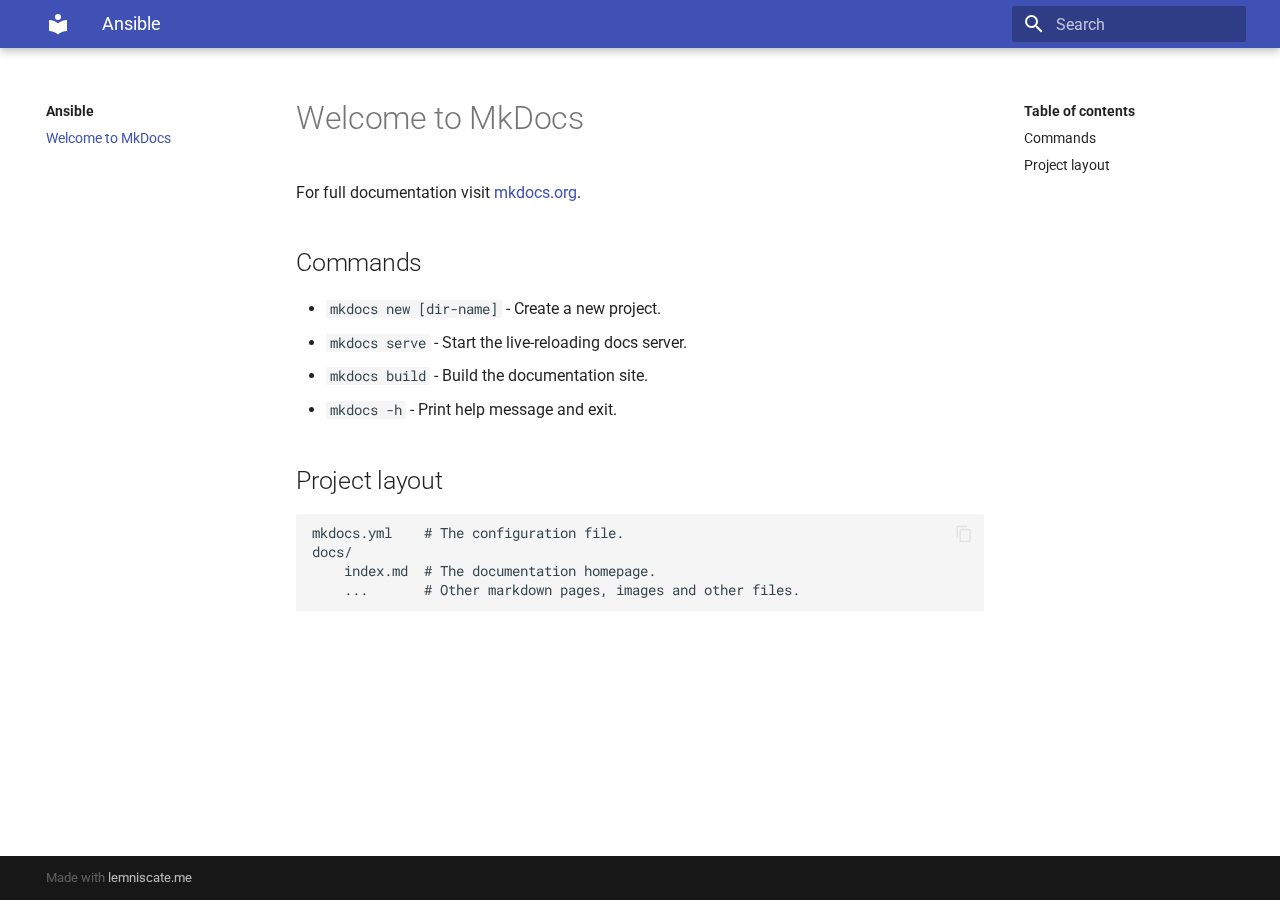
==== site/index.html @ 30b09fcf "Updated Configuration of YAML" ====
<!doctype html>
<html lang="en" class="no-js">
  <head>
    
      <meta charset="utf-8">
      <meta name="viewport" content="width=device-width,initial-scale=1">
      
      
      
      
      <link rel="icon" href="assets/images/favicon.png">
      <meta name="generator" content="mkdocs-1.2.2, mkdocs-material-7.2.4">
    
    
      
        <title>Ansible</title>
      
    
    
      <link rel="stylesheet" href="assets/stylesheets/main.f7f47774.min.css">
      
        
        <link rel="stylesheet" href="assets/stylesheets/palette.3f5d1f46.min.css">
        
      
    
    
    
      
        
        <link rel="preconnect" href="https://fonts.gstatic.com" crossorigin>
        <link rel="stylesheet" href="https://fonts.googleapis.com/css?family=Roboto:300,400,400i,700%7CRoboto+Mono&display=fallback">
        <style>:root{--md-text-font-family:"Roboto";--md-code-font-family:"Roboto Mono"}</style>
      
    
    
    
    
      


    
    
  </head>
  
  
    
    
    
    
    
    <body dir="ltr" data-md-color-scheme="" data-md-color-primary="none" data-md-color-accent="none">
  
    
    <script>function __prefix(e){return new URL(".",location).pathname+"."+e}function __get(e,t=localStorage){return JSON.parse(t.getItem(__prefix(e)))}</script>
    
    <input class="md-toggle" data-md-toggle="drawer" type="checkbox" id="__drawer" autocomplete="off">
    <input class="md-toggle" data-md-toggle="search" type="checkbox" id="__search" autocomplete="off">
    <label class="md-overlay" for="__drawer"></label>
    <div data-md-component="skip">
      
        
        <a href="#welcome-to-mkdocs" class="md-skip">
          Skip to content
        </a>
      
    </div>
    <div data-md-component="announce">
      
    </div>
    
      <header class="md-header" data-md-component="header">
  <nav class="md-header__inner md-grid" aria-label="Header">
    <a href="." title="Ansible" class="md-header__button md-logo" aria-label="Ansible" data-md-component="logo">
      
  
  <svg xmlns="http://www.w3.org/2000/svg" viewBox="0 0 24 24"><path d="M12 8a3 3 0 0 0 3-3 3 3 0 0 0-3-3 3 3 0 0 0-3 3 3 3 0 0 0 3 3m0 3.54C9.64 9.35 6.5 8 3 8v11c3.5 0 6.64 1.35 9 3.54 2.36-2.19 5.5-3.54 9-3.54V8c-3.5 0-6.64 1.35-9 3.54z"/></svg>

    </a>
    <label class="md-header__button md-icon" for="__drawer">
      <svg xmlns="http://www.w3.org/2000/svg" viewBox="0 0 24 24"><path d="M3 6h18v2H3V6m0 5h18v2H3v-2m0 5h18v2H3v-2z"/></svg>
    </label>
    <div class="md-header__title" data-md-component="header-title">
      <div class="md-header__ellipsis">
        <div class="md-header__topic">
          <span class="md-ellipsis">
            Ansible
          </span>
        </div>
        <div class="md-header__topic" data-md-component="header-topic">
          <span class="md-ellipsis">
            
              Welcome to MkDocs
            
          </span>
        </div>
      </div>
    </div>
    
    
    
      <label class="md-header__button md-icon" for="__search">
        <svg xmlns="http://www.w3.org/2000/svg" viewBox="0 0 24 24"><path d="M9.5 3A6.5 6.5 0 0 1 16 9.5c0 1.61-.59 3.09-1.56 4.23l.27.27h.79l5 5-1.5 1.5-5-5v-.79l-.27-.27A6.516 6.516 0 0 1 9.5 16 6.5 6.5 0 0 1 3 9.5 6.5 6.5 0 0 1 9.5 3m0 2C7 5 5 7 5 9.5S7 14 9.5 14 14 12 14 9.5 12 5 9.5 5z"/></svg>
      </label>
      
<div class="md-search" data-md-component="search" role="dialog">
  <label class="md-search__overlay" for="__search"></label>
  <div class="md-search__inner" role="search">
    <form class="md-search__form" name="search">
      <input type="text" class="md-search__input" name="query" aria-label="Search" placeholder="Search" autocapitalize="off" autocorrect="off" autocomplete="off" spellcheck="false" data-md-component="search-query" required>
      <label class="md-search__icon md-icon" for="__search">
        <svg xmlns="http://www.w3.org/2000/svg" viewBox="0 0 24 24"><path d="M9.5 3A6.5 6.5 0 0 1 16 9.5c0 1.61-.59 3.09-1.56 4.23l.27.27h.79l5 5-1.5 1.5-5-5v-.79l-.27-.27A6.516 6.516 0 0 1 9.5 16 6.5 6.5 0 0 1 3 9.5 6.5 6.5 0 0 1 9.5 3m0 2C7 5 5 7 5 9.5S7 14 9.5 14 14 12 14 9.5 12 5 9.5 5z"/></svg>
        <svg xmlns="http://www.w3.org/2000/svg" viewBox="0 0 24 24"><path d="M20 11v2H8l5.5 5.5-1.42 1.42L4.16 12l7.92-7.92L13.5 5.5 8 11h12z"/></svg>
      </label>
      <nav class="md-search__options" aria-label="Search">
        
        <button type="reset" class="md-search__icon md-icon" aria-label="Clear" tabindex="-1">
          <svg xmlns="http://www.w3.org/2000/svg" viewBox="0 0 24 24"><path d="M19 6.41 17.59 5 12 10.59 6.41 5 5 6.41 10.59 12 5 17.59 6.41 19 12 13.41 17.59 19 19 17.59 13.41 12 19 6.41z"/></svg>
        </button>
      </nav>
      
    </form>
    <div class="md-search__output">
      <div class="md-search__scrollwrap" data-md-scrollfix>
        <div class="md-search-result" data-md-component="search-result">
          <div class="md-search-result__meta">
            Initializing search
          </div>
          <ol class="md-search-result__list"></ol>
        </div>
      </div>
    </div>
  </div>
</div>
    
    
  </nav>
</header>
    
    <div class="md-container" data-md-component="container">
      
      
        
      
      <main class="md-main" data-md-component="main">
        <div class="md-main__inner md-grid">
          
            
              
              <div class="md-sidebar md-sidebar--primary" data-md-component="sidebar" data-md-type="navigation" >
                <div class="md-sidebar__scrollwrap">
                  <div class="md-sidebar__inner">
                    


<nav class="md-nav md-nav--primary" aria-label="Navigation" data-md-level="0">
  <label class="md-nav__title" for="__drawer">
    <a href="." title="Ansible" class="md-nav__button md-logo" aria-label="Ansible" data-md-component="logo">
      
  
  <svg xmlns="http://www.w3.org/2000/svg" viewBox="0 0 24 24"><path d="M12 8a3 3 0 0 0 3-3 3 3 0 0 0-3-3 3 3 0 0 0-3 3 3 3 0 0 0 3 3m0 3.54C9.64 9.35 6.5 8 3 8v11c3.5 0 6.64 1.35 9 3.54 2.36-2.19 5.5-3.54 9-3.54V8c-3.5 0-6.64 1.35-9 3.54z"/></svg>

    </a>
    Ansible
  </label>
  
  <ul class="md-nav__list" data-md-scrollfix>
    
      
      
      

  
  
    
  
  
    <li class="md-nav__item md-nav__item--active">
      
      <input class="md-nav__toggle md-toggle" data-md-toggle="toc" type="checkbox" id="__toc">
      
      
        
      
      
        <label class="md-nav__link md-nav__link--active" for="__toc">
          Welcome to MkDocs
          <span class="md-nav__icon md-icon"></span>
        </label>
      
      <a href="." class="md-nav__link md-nav__link--active">
        Welcome to MkDocs
      </a>
      
        
<nav class="md-nav md-nav--secondary" aria-label="Table of contents">
  
  
  
    
  
  
    <label class="md-nav__title" for="__toc">
      <span class="md-nav__icon md-icon"></span>
      Table of contents
    </label>
    <ul class="md-nav__list" data-md-component="toc" data-md-scrollfix>
      
        <li class="md-nav__item">
  <a href="#commands" class="md-nav__link">
    Commands
  </a>
  
</li>
      
        <li class="md-nav__item">
  <a href="#project-layout" class="md-nav__link">
    Project layout
  </a>
  
</li>
      
    </ul>
  
</nav>
      
    </li>
  

    
  </ul>
</nav>
                  </div>
                </div>
              </div>
            
            
              
              <div class="md-sidebar md-sidebar--secondary" data-md-component="sidebar" data-md-type="toc" >
                <div class="md-sidebar__scrollwrap">
                  <div class="md-sidebar__inner">
                    
<nav class="md-nav md-nav--secondary" aria-label="Table of contents">
  
  
  
    
  
  
    <label class="md-nav__title" for="__toc">
      <span class="md-nav__icon md-icon"></span>
      Table of contents
    </label>
    <ul class="md-nav__list" data-md-component="toc" data-md-scrollfix>
      
        <li class="md-nav__item">
  <a href="#commands" class="md-nav__link">
    Commands
  </a>
  
</li>
      
        <li class="md-nav__item">
  <a href="#project-layout" class="md-nav__link">
    Project layout
  </a>
  
</li>
      
    </ul>
  
</nav>
                  </div>
                </div>
              </div>
            
          
          <div class="md-content" data-md-component="content">
            <article class="md-content__inner md-typeset">
              
                
                
                <h1 id="welcome-to-mkdocs">Welcome to MkDocs</h1>
<p>For full documentation visit <a href="https://www.mkdocs.org">mkdocs.org</a>.</p>
<h2 id="commands">Commands</h2>
<ul>
<li><code>mkdocs new [dir-name]</code> - Create a new project.</li>
<li><code>mkdocs serve</code> - Start the live-reloading docs server.</li>
<li><code>mkdocs build</code> - Build the documentation site.</li>
<li><code>mkdocs -h</code> - Print help message and exit.</li>
</ul>
<h2 id="project-layout">Project layout</h2>
<pre><code>mkdocs.yml    # The configuration file.
docs/
    index.md  # The documentation homepage.
    ...       # Other markdown pages, images and other files.
</code></pre>
                
              
              
                


              
            </article>
          </div>
        </div>
        
      </main>
      
        
<footer class="md-footer">
  
  <div class="md-footer-meta md-typeset">
    <div class="md-footer-meta__inner md-grid">
      <div class="md-footer-copyright">
        
        Made with
        <a href="https://lemniscate.me/" target="_blank" rel="noopener">
          lemniscate.me
        </a>
        
      </div>
      
    </div>
  </div>
</footer>
      
    </div>
    <div class="md-dialog" data-md-component="dialog">
      <div class="md-dialog__inner md-typeset"></div>
    </div>
    <script id="__config" type="application/json">{"base": ".", "features": [], "translations": {"clipboard.copy": "Copy to clipboard", "clipboard.copied": "Copied to clipboard", "search.config.lang": "en", "search.config.pipeline": "trimmer, stopWordFilter", "search.config.separator": "[\\s\\-]+", "search.placeholder": "Search", "search.result.placeholder": "Type to start searching", "search.result.none": "No matching documents", "search.result.one": "1 matching document", "search.result.other": "# matching documents", "search.result.more.one": "1 more on this page", "search.result.more.other": "# more on this page", "search.result.term.missing": "Missing", "select.version.title": "Select version"}, "search": "assets/javascripts/workers/search.709b4209.min.js", "version": null}</script>
    
    
      <script src="assets/javascripts/bundle.febc23d1.min.js"></script>
      
    
  </body>
</html>
---- site/assets/stylesheets/main.f7f47774.min.css ----
@charset "UTF-8";
html {
	-webkit-text-size-adjust: none;
	-ms-text-size-adjust: none;
	text-size-adjust: none;
	box-sizing: border-box
}

*,
:after,
:before {
	box-sizing: inherit
}

body {
	margin: 0
}

a,
button,
input,
label {
	-webkit-tap-highlight-color: transparent
}

a {
	color: inherit;
	text-decoration: none
}

hr {
	border: 0;
	box-sizing: content-box;
	display: block;
	height: .05rem;
	overflow: visible;
	padding: 0
}

small {
	font-size: 80%
}

sub,
sup {
	line-height: 1em
}

img {
	border-style: none
}

table {
	border-collapse: separate;
	border-spacing: 0
}

td,
th {
	font-weight: 400;
	vertical-align: top
}

button {
	background: transparent;
	border: 0;
	font-family: inherit;
	font-size: inherit;
	margin: 0;
	padding: 0
}

input {
	border: 0;
	outline: none
}

:root {
	--md-default-fg-color: rgba(0, 0, 0, 0.87);
	--md-default-fg-color--light: rgba(0, 0, 0, 0.54);
	--md-default-fg-color--lighter: rgba(0, 0, 0, 0.32);
	--md-default-fg-color--lightest: rgba(0, 0, 0, 0.07);
	--md-default-bg-color: #fff;
	--md-default-bg-color--light: hsla(0, 0%, 100%, 0.7);
	--md-default-bg-color--lighter: hsla(0, 0%, 100%, 0.3);
	--md-default-bg-color--lightest: hsla(0, 0%, 100%, 0.12);
	--md-primary-fg-color: #4051b5;
	--md-primary-fg-color--light: #5d6cc0;
	--md-primary-fg-color--dark: #303fa1;
	--md-primary-bg-color: #fff;
	--md-primary-bg-color--light: hsla(0, 0%, 100%, 0.7);
	--md-accent-fg-color: #526cfe;
	--md-accent-fg-color--transparent: rgba(82, 108, 254, 0.1);
	--md-accent-bg-color: #fff;
	--md-accent-bg-color--light: hsla(0, 0%, 100%, 0.7)
}

:root>* {
	--md-code-fg-color: #36464e;
	--md-code-bg-color: #f5f5f5;
	--md-code-hl-color: rgba(255, 255, 0, 0.5);
	--md-code-hl-number-color: #d52a2a;
	--md-code-hl-special-color: #db1457;
	--md-code-hl-function-color: #a846b9;
	--md-code-hl-constant-color: #6e59d9;
	--md-code-hl-keyword-color: #3f6ec6;
	--md-code-hl-string-color: #1c7d4d;
	--md-code-hl-name-color: var(--md-code-fg-color);
	--md-code-hl-operator-color: var(--md-default-fg-color--light);
	--md-code-hl-punctuation-color: var(--md-default-fg-color--light);
	--md-code-hl-comment-color: var(--md-default-fg-color--light);
	--md-code-hl-generic-color: var(--md-default-fg-color--light);
	--md-code-hl-variable-color: var(--md-default-fg-color--light);
	--md-typeset-color: var(--md-default-fg-color);
	--md-typeset-a-color: var(--md-primary-fg-color);
	--md-typeset-mark-color: rgba(255, 255, 0, 0.5);
	--md-typeset-del-color: hsla(6, 90%, 60%, 0.15);
	--md-typeset-ins-color: rgba(11, 213, 112, 0.15);
	--md-typeset-kbd-color: #fafafa;
	--md-typeset-kbd-accent-color: #fff;
	--md-typeset-kbd-border-color: #b8b8b8;
	--md-typeset-table-color: rgba(0, 0, 0, 0.12);
	--md-admonition-fg-color: var(--md-default-fg-color);
	--md-admonition-bg-color: var(--md-default-bg-color);
	--md-footer-fg-color: #fff;
	--md-footer-fg-color--light: hsla(0, 0%, 100%, 0.7);
	--md-footer-fg-color--lighter: hsla(0, 0%, 100%, 0.3);
	--md-footer-bg-color: rgba(0, 0, 0, 0.87);
	--md-footer-bg-color--dark: rgba(0, 0, 0, 0.32)
}

.md-icon svg {
	fill: currentColor;
	display: block;
	height: 1.2rem;
	width: 1.2rem
}

body {
	-webkit-font-smoothing: antialiased;
	-moz-osx-font-smoothing: grayscale
}

body,
input {
	font-feature-settings: "kern", "liga";
	font-family: var(--md-text-font-family, _), -apple-system, BlinkMacSystemFont, Helvetica, Arial, sans-serif
}

body,
code,
input,
kbd,
pre {
	color: var(--md-typeset-color)
}

code,
kbd,
pre {
	font-feature-settings: "kern";
	font-family: var(--md-code-font-family, _), SFMono-Regular, Consolas, Menlo, monospace
}

:root {
	--md-typeset-table-sort-icon: url('data:image/svg+xml;charset=utf-8,<svg xmlns="http://www.w3.org/2000/svg" viewBox="0 0 24 24"><path d="m18 21-4-4h3V7h-3l4-4 4 4h-3v10h3M2 19v-2h10v2M2 13v-2h7v2M2 7V5h4v2H2z"/></svg>');
	--md-typeset-table-sort-icon--asc: url('data:image/svg+xml;charset=utf-8,<svg xmlns="http://www.w3.org/2000/svg" viewBox="0 0 24 24"><path d="M19 17h3l-4 4-4-4h3V3h2M2 17h10v2H2M6 5v2H2V5m0 6h7v2H2v-2z"/></svg>');
	--md-typeset-table-sort-icon--desc: url('data:image/svg+xml;charset=utf-8,<svg xmlns="http://www.w3.org/2000/svg" viewBox="0 0 24 24"><path d="M19 7h3l-4-4-4 4h3v14h2M2 17h10v2H2M6 5v2H2V5m0 6h7v2H2v-2z"/></svg>')
}

.md-typeset {
	-webkit-print-color-adjust: exact;
	color-adjust: exact;
	font-size: .8rem;
	line-height: 1.6
}

@media print {
	.md-typeset {
		font-size: .68rem
	}
}

.md-typeset blockquote,
.md-typeset dl,
.md-typeset figure,
.md-typeset ol,
.md-typeset pre,
.md-typeset ul {
	margin: 1em 0
}

.md-typeset h1 {
	color: var(--md-default-fg-color--light);
	font-size: 2em;
	line-height: 1.3;
	margin: 0 0 1.25em
}

.md-typeset h1,
.md-typeset h2 {
	font-weight: 300;
	letter-spacing: -.01em
}

.md-typeset h2 {
	font-size: 1.5625em;
	line-height: 1.4;
	margin: 1.6em 0 .64em
}

.md-typeset h3 {
	font-size: 1.25em;
	font-weight: 400;
	letter-spacing: -.01em;
	line-height: 1.5;
	margin: 1.6em 0 .8em
}

.md-typeset h2+h3 {
	margin-top: .8em
}

.md-typeset h4 {
	font-weight: 700;
	letter-spacing: -.01em;
	margin: 1em 0
}

.md-typeset h5,
.md-typeset h6 {
	color: var(--md-default-fg-color--light);
	font-size: .8em;
	font-weight: 700;
	letter-spacing: -.01em;
	margin: 1.25em 0
}

.md-typeset h5 {
	text-transform: uppercase
}

.md-typeset hr {
	border-bottom: .05rem solid var(--md-default-fg-color--lightest);
	display: flow-root;
	margin: 1.5em 0
}

.md-typeset a {
	color: var(--md-typeset-a-color);
	word-break: break-word
}

.md-typeset a,
.md-typeset a:before {
	transition: color 125ms
}

.md-typeset a:focus,
.md-typeset a:hover {
	color: var(--md-accent-fg-color)
}

.md-typeset a.focus-visible {
	outline-color: var(--md-accent-fg-color);
	outline-offset: .2rem
}

.md-typeset code,
.md-typeset kbd,
.md-typeset pre {
	color: var(--md-code-fg-color);
	direction: ltr
}

@media print {
	.md-typeset code,
	.md-typeset kbd,
	.md-typeset pre {
		white-space: pre-wrap
	}
}

.md-typeset code {
	background-color: var(--md-code-bg-color);
	border-radius: .1rem;
	-webkit-box-decoration-break: clone;
	box-decoration-break: clone;
	font-size: .85em;
	padding: 0 .2941176471em;
	word-break: break-word
}

.md-typeset code:not(.focus-visible) {
	-webkit-tap-highlight-color: transparent;
	outline: none
}

.md-typeset h1 code,
.md-typeset h2 code,
.md-typeset h3 code,
.md-typeset h4 code,
.md-typeset h5 code,
.md-typeset h6 code {
	background-color: transparent;
	box-shadow: none;
	margin: initial;
	padding: initial
}

.md-typeset a code {
	color: currentColor
}

.md-typeset pre {
	display: flow-root;
	line-height: 1.4;
	position: relative
}

.md-typeset pre>code {
	-webkit-box-decoration-break: slice;
	box-decoration-break: slice;
	box-shadow: none;
	display: block;
	margin: 0;
	overflow: auto;
	padding: .7720588235em 1.1764705882em;
	scrollbar-color: var(--md-default-fg-color--lighter) transparent;
	scrollbar-width: thin;
	touch-action: auto;
	word-break: normal
}

.md-typeset pre>code:hover {
	scrollbar-color: var(--md-accent-fg-color) transparent
}

.md-typeset pre>code::-webkit-scrollbar {
	height: .2rem;
	width: .2rem
}

.md-typeset pre>code::-webkit-scrollbar-thumb {
	background-color: var(--md-default-fg-color--lighter)
}

.md-typeset pre>code::-webkit-scrollbar-thumb:hover {
	background-color: var(--md-accent-fg-color)
}

@media screen and (max-width:44.9375em) {
	.md-typeset>pre {
		margin: 1em -.8rem
	}
	.md-typeset>pre code {
		border-radius: 0
	}
}

.md-typeset kbd {
	background-color: var(--md-typeset-kbd-color);
	border-radius: .1rem;
	box-shadow: 0 .1rem 0 .05rem var(--md-typeset-kbd-border-color), 0 .1rem 0 var(--md-typeset-kbd-border-color), 0 -.1rem .2rem var(--md-typeset-kbd-accent-color) inset;
	color: var(--md-default-fg-color);
	display: inline-block;
	font-size: .75em;
	padding: 0 .6666666667em;
	vertical-align: text-top;
	word-break: break-word
}

.md-typeset mark {
	background-color: var(--md-typeset-mark-color);
	-webkit-box-decoration-break: clone;
	box-decoration-break: clone;
	color: inherit;
	word-break: break-word
}

.md-typeset abbr {
	border-bottom: .05rem dotted var(--md-default-fg-color--light);
	cursor: help;
	text-decoration: none
}

@media (hover:none) {
	.md-typeset abbr {
		position: relative
	}
	.md-typeset abbr[title]:focus:after,
	.md-typeset abbr[title]:hover:after {
		background-color: var(--md-default-fg-color);
		border-radius: .1rem;
		box-shadow: 0 2px 2px 0 rgba(0, 0, 0, .14), 0 1px 5px 0 rgba(0, 0, 0, .12), 0 3px 1px -2px rgba(0, 0, 0, .2);
		color: var(--md-default-bg-color);
		content: attr(title);
		display: inline-block;
		font-size: .7rem;
		left: 0;
		margin-top: 2em;
		max-width: 80%;
		min-width: -webkit-max-content;
		min-width: -moz-max-content;
		min-width: max-content;
		padding: .2rem .3rem;
		position: absolute;
		width: auto
	}
}

.md-typeset small {
	opacity: .75
}

.md-typeset sub,
.md-typeset sup {
	margin-left: .078125em
}

[dir=rtl] .md-typeset sub,
[dir=rtl] .md-typeset sup {
	margin-left: 0;
	margin-right: .078125em
}

.md-typeset blockquote {
	border-left: .2rem solid var(--md-default-fg-color--lighter);
	color: var(--md-default-fg-color--light);
	display: flow-root;
	padding-left: .6rem
}

[dir=rtl] .md-typeset blockquote {
	border-left: initial;
	border-right: .2rem solid var(--md-default-fg-color--lighter);
	padding-left: 0;
	padding-right: .6rem
}

.md-typeset ul {
	list-style-type: disc
}

.md-typeset ol,
.md-typeset ul {
	display: flow-root;
	margin-left: .625em;
	padding: 0
}

[dir=rtl] .md-typeset ol,
[dir=rtl] .md-typeset ul {
	margin-left: 0;
	margin-right: .625em
}

.md-typeset ol ol,
.md-typeset ul ol {
	list-style-type: lower-alpha
}

.md-typeset ol ol ol,
.md-typeset ul ol ol {
	list-style-type: lower-roman
}

.md-typeset ol li,
.md-typeset ul li {
	margin-bottom: .5em;
	margin-left: 1.25em
}

[dir=rtl] .md-typeset ol li,
[dir=rtl] .md-typeset ul li {
	margin-left: 0;
	margin-right: 1.25em
}

.md-typeset ol li blockquote,
.md-typeset ol li p,
.md-typeset ul li blockquote,
.md-typeset ul li p {
	margin: .5em 0
}

.md-typeset ol li:last-child,
.md-typeset ul li:last-child {
	margin-bottom: 0
}

.md-typeset ol li ol,
.md-typeset ol li ul,
.md-typeset ul li ol,
.md-typeset ul li ul {
	margin: .5em 0 .5em .625em
}

[dir=rtl] .md-typeset ol li ol,
[dir=rtl] .md-typeset ol li ul,
[dir=rtl] .md-typeset ul li ol,
[dir=rtl] .md-typeset ul li ul {
	margin-left: 0;
	margin-right: .625em
}

.md-typeset dd {
	margin: 1em 0 1.5em 1.875em
}

[dir=rtl] .md-typeset dd {
	margin-left: 0;
	margin-right: 1.875em
}

.md-typeset img,
.md-typeset svg {
	height: auto;
	max-width: 100%
}

.md-typeset img[align=left],
.md-typeset svg[align=left] {
	margin: 1em 1em 1em 0
}

.md-typeset img[align=right],
.md-typeset svg[align=right] {
	margin: 1em 0 1em 1em
}

.md-typeset img[align]:only-child,
.md-typeset svg[align]:only-child {
	margin-top: 0
}

.md-typeset figure {
	display: flow-root;
	margin: 0 auto;
	max-width: 100%;
	text-align: center;
	width: -webkit-fit-content;
	width: -moz-fit-content;
	width: fit-content
}

.md-typeset figure img {
	display: block
}

.md-typeset figcaption {
	font-style: italic;
	margin: 1em auto 2em;
	max-width: 24rem
}

.md-typeset iframe {
	max-width: 100%
}

.md-typeset table:not([class]) {
	background-color: var(--md-default-bg-color);
	border: .05rem solid var(--md-typeset-table-color);
	border-radius: .1rem;
	display: inline-block;
	font-size: .64rem;
	max-width: 100%;
	overflow: auto;
	touch-action: auto
}

@media print {
	.md-typeset table:not([class]) {
		display: table
	}
}

.md-typeset table:not([class])+* {
	margin-top: 1.5em
}

.md-typeset table:not([class]) td>:first-child,
.md-typeset table:not([class]) th>:first-child {
	margin-top: 0
}

.md-typeset table:not([class]) td>:last-child,
.md-typeset table:not([class]) th>:last-child {
	margin-bottom: 0
}

.md-typeset table:not([class]) td:not([align]),
.md-typeset table:not([class]) th:not([align]) {
	text-align: left
}

[dir=rtl] .md-typeset table:not([class]) td:not([align]),
[dir=rtl] .md-typeset table:not([class]) th:not([align]) {
	text-align: right
}

.md-typeset table:not([class]) th {
	font-weight: 700;
	min-width: 5rem;
	padding: .9375em 1.25em;
	vertical-align: middle
}

.md-typeset table:not([class]) th a {
	color: inherit
}

.md-typeset table:not([class]) td {
	border-top: .05rem solid var(--md-typeset-table-color);
	padding: .9375em 1.25em;
	vertical-align: middle
}

.md-typeset table:not([class]) tbody tr {
	transition: background-color 125ms
}

.md-typeset table:not([class]) tbody tr:hover {
	background-color: rgba(0, 0, 0, .035);
	box-shadow: 0 .05rem 0 var(--md-default-bg-color) inset
}

.md-typeset table:not([class]) a {
	word-break: normal
}

.md-typeset table th[role=columnheader] {
	cursor: pointer
}

.md-typeset table th[role=columnheader]:after {
	content: "";
	display: inline-block;
	height: 1.2em;
	margin-left: .5em;
	-webkit-mask-image: var(--md-typeset-table-sort-icon);
	mask-image: var(--md-typeset-table-sort-icon);
	-webkit-mask-repeat: no-repeat;
	mask-repeat: no-repeat;
	-webkit-mask-size: contain;
	mask-size: contain;
	transition: background-color 125ms;
	vertical-align: text-bottom;
	width: 1.2em
}

.md-typeset table th[role=columnheader]:hover:after {
	background-color: var(--md-default-fg-color--lighter)
}

.md-typeset table th[role=columnheader][aria-sort=ascending]:after {
	background-color: var(--md-default-fg-color--light);
	-webkit-mask-image: var(--md-typeset-table-sort-icon--asc);
	mask-image: var(--md-typeset-table-sort-icon--asc)
}

.md-typeset table th[role=columnheader][aria-sort=descending]:after {
	background-color: var(--md-default-fg-color--light);
	-webkit-mask-image: var(--md-typeset-table-sort-icon--desc);
	mask-image: var(--md-typeset-table-sort-icon--desc)
}

.md-typeset__scrollwrap {
	margin: 1em -.8rem;
	overflow-x: auto;
	touch-action: auto
}

.md-typeset__table {
	display: inline-block;
	margin-bottom: .5em;
	padding: 0 .8rem
}

@media print {
	.md-typeset__table {
		display: block
	}
}

html .md-typeset__table table {
	display: table;
	margin: 0;
	overflow: hidden;
	width: 100%
}

html {
	font-size: 125%;
	height: 100%;
	overflow-x: hidden
}

@media screen and (min-width:100em) {
	html {
		font-size: 137.5%
	}
}

@media screen and (min-width:125em) {
	html {
		font-size: 150%
	}
}

body {
	background-color: var(--md-default-bg-color);
	display: flex;
	flex-direction: column;
	font-size: .5rem;
	min-height: 100%;
	position: relative;
	width: 100%
}

@media print {
	body {
		display: block
	}
}

@media screen and (max-width:59.9375em) {
	body[data-md-state=lock] {
		position: fixed
	}
}

.md-grid {
	margin-left: auto;
	margin-right: auto;
	max-width: 61rem
}

.md-container {
	display: flex;
	flex-direction: column;
	flex-grow: 1
}

@media print {
	.md-container {
		display: block
	}
}

.md-main {
	flex-grow: 1
}

.md-main__inner {
	display: flex;
	height: 100%;
	margin-top: 1.5rem
}

.md-ellipsis {
	overflow: hidden;
	text-overflow: ellipsis;
	white-space: nowrap
}

.md-toggle {
	display: none
}

.md-option {
	height: 0;
	opacity: 0;
	position: absolute;
	width: 0
}

.md-option:checked+label:not([hidden]) {
	display: block
}

.md-option.focus-visible+label {
	outline-color: var(--md-accent-fg-color);
	outline-style: auto
}

.md-skip {
	background-color: var(--md-default-fg-color);
	border-radius: .1rem;
	color: var(--md-default-bg-color);
	font-size: .64rem;
	margin: .5rem;
	opacity: 0;
	outline-color: var(--md-accent-fg-color);
	padding: .3rem .5rem;
	position: fixed;
	transform: translateY(.4rem);
	z-index: -1
}

.md-skip:focus {
	opacity: 1;
	transform: translateY(0);
	transition: transform .25s cubic-bezier(.4, 0, .2, 1), opacity 175ms 75ms;
	z-index: 10
}

@page {
	margin: 25mm
}

.md-announce {
	background-color: var(--md-footer-bg-color);
	overflow: auto
}

@media print {
	.md-announce {
		display: none
	}
}

.md-announce__inner {
	color: var(--md-footer-fg-color);
	font-size: .7rem;
	margin: .6rem auto;
	padding: 0 .8rem
}

:root {
	--md-clipboard-icon: url('data:image/svg+xml;charset=utf-8,<svg xmlns="http://www.w3.org/2000/svg" viewBox="0 0 24 24"><path d="M19 21H8V7h11m0-2H8a2 2 0 0 0-2 2v14a2 2 0 0 0 2 2h11a2 2 0 0 0 2-2V7a2 2 0 0 0-2-2m-3-4H4a2 2 0 0 0-2 2v14h2V3h12V1z"/></svg>')
}

.md-clipboard {
	border-radius: .1rem;
	color: var(--md-default-fg-color--lightest);
	cursor: pointer;
	height: 1.5em;
	outline-color: var(--md-accent-fg-color);
	outline-offset: .1rem;
	position: absolute;
	right: .5em;
	top: .5em;
	transition: color .25s;
	width: 1.5em;
	z-index: 1
}

@media print {
	.md-clipboard {
		display: none
	}
}

.md-clipboard:not(.focus-visible) {
	-webkit-tap-highlight-color: transparent;
	outline: none
}

:hover>.md-clipboard {
	color: var(--md-default-fg-color--light)
}

.md-clipboard:focus,
.md-clipboard:hover {
	color: var(--md-accent-fg-color)
}

.md-clipboard:after {
	background-color: currentColor;
	content: "";
	display: block;
	height: 1.125em;
	margin: 0 auto;
	-webkit-mask-image: var(--md-clipboard-icon);
	mask-image: var(--md-clipboard-icon);
	-webkit-mask-repeat: no-repeat;
	mask-repeat: no-repeat;
	-webkit-mask-size: contain;
	mask-size: contain;
	width: 1.125em
}

.md-clipboard--inline {
	cursor: pointer
}

.md-clipboard--inline code {
	transition: color .25s, background-color .25s
}

.md-clipboard--inline:focus code,
.md-clipboard--inline:hover code {
	background-color: var(--md-accent-fg-color--transparent);
	color: var(--md-accent-fg-color)
}

.md-content {
	flex-grow: 1;
	overflow: hidden;
	scroll-padding-top: 51.2rem
}

.md-content__inner {
	margin: 0 .8rem 1.2rem;
	padding-top: .6rem
}

@media screen and (min-width:76.25em) {
	.md-sidebar--primary:not([hidden])~.md-content>.md-content__inner {
		margin-left: 1.2rem
	}
	[dir=rtl] .md-sidebar--primary:not([hidden])~.md-content>.md-content__inner {
		margin-left: .8rem;
		margin-right: 1.2rem
	}
	.md-sidebar--secondary:not([hidden])~.md-content>.md-content__inner {
		margin-right: 1.2rem
	}
	[dir=rtl] .md-sidebar--secondary:not([hidden])~.md-content>.md-content__inner {
		margin-left: 1.2rem;
		margin-right: .8rem
	}
}

.md-content__inner:before {
	content: "";
	display: block;
	height: .4rem
}

.md-content__inner>:last-child {
	margin-bottom: 0
}

.md-content__button {
	float: right;
	margin: .4rem 0 .4rem .4rem;
	padding: 0
}

@media print {
	.md-content__button {
		display: none
	}
}

[dir=rtl] .md-content__button {
	float: left;
	margin-left: 0;
	margin-right: .4rem
}

[dir=rtl] .md-content__button svg {
	transform: scaleX(-1)
}

.md-typeset .md-content__button {
	color: var(--md-default-fg-color--lighter)
}

.md-content__button svg {
	display: inline;
	vertical-align: top
}

.md-dialog {
	background-color: var(--md-default-fg-color);
	border-radius: .1rem;
	bottom: .8rem;
	box-shadow: 0 2px 2px 0 rgba(0, 0, 0, .14), 0 1px 5px 0 rgba(0, 0, 0, .12), 0 3px 1px -2px rgba(0, 0, 0, .2);
	left: auto;
	min-width: 11.1rem;
	opacity: 0;
	padding: .4rem .6rem;
	pointer-events: none;
	position: fixed;
	right: .8rem;
	transform: translateY(100%);
	transition: transform 0ms .4s, opacity .4s;
	z-index: 3
}

@media print {
	.md-dialog {
		display: none
	}
}

[dir=rtl] .md-dialog {
	left: .8rem;
	right: auto
}

.md-dialog[data-md-state=open] {
	opacity: 1;
	pointer-events: auto;
	transform: translateY(0);
	transition: transform .4s cubic-bezier(.075, .85, .175, 1), opacity .4s
}

.md-dialog__inner {
	color: var(--md-default-bg-color);
	font-size: .7rem
}

.md-typeset .md-button {
	border: .1rem solid;
	border-radius: .1rem;
	color: var(--md-primary-fg-color);
	cursor: pointer;
	display: inline-block;
	font-weight: 700;
	padding: .625em 2em;
	transition: color 125ms, background-color 125ms, border-color 125ms
}

.md-typeset .md-button--primary {
	background-color: var(--md-primary-fg-color);
	border-color: var(--md-primary-fg-color);
	color: var(--md-primary-bg-color)
}

.md-typeset .md-button:focus,
.md-typeset .md-button:hover {
	background-color: var(--md-accent-fg-color);
	border-color: var(--md-accent-fg-color);
	color: var(--md-accent-bg-color)
}

.md-typeset .md-input {
	border-radius: .1rem;
	box-shadow: 0 .2rem .5rem rgba(0, 0, 0, .1), 0 .025rem .05rem rgba(0, 0, 0, .1);
	font-size: .8rem;
	height: 1.8rem;
	padding: 0 .6rem;
	transition: box-shadow .25s
}

.md-typeset .md-input:focus,
.md-typeset .md-input:hover {
	box-shadow: 0 .4rem 1rem rgba(0, 0, 0, .15), 0 .025rem .05rem rgba(0, 0, 0, .15)
}

.md-typeset .md-input--stretch {
	width: 100%
}

.md-header {
	background-color: var(--md-primary-fg-color);
	box-shadow: 0 0 .2rem transparent, 0 .2rem .4rem transparent;
	color: var(--md-primary-bg-color);
	left: 0;
	position: -webkit-sticky;
	position: sticky;
	right: 0;
	top: 0;
	z-index: 3
}

@media print {
	.md-header {
		display: none
	}
}

.md-header[data-md-state=shadow] {
	box-shadow: 0 0 .2rem rgba(0, 0, 0, .1), 0 .2rem .4rem rgba(0, 0, 0, .2);
	transition: transform .25s cubic-bezier(.1, .7, .1, 1), box-shadow .25s
}

.md-header[data-md-state=hidden] {
	transform: translateY(-100%);
	transition: transform .25s cubic-bezier(.8, 0, .6, 1), box-shadow .25s
}

.md-header__inner {
	align-items: center;
	display: flex;
	padding: 0 .2rem
}

.md-header__button {
	color: currentColor;
	cursor: pointer;
	margin: .2rem;
	outline-color: var(--md-accent-fg-color);
	padding: .4rem;
	position: relative;
	transition: opacity .25s;
	vertical-align: middle;
	z-index: 1
}

.md-header__button:hover {
	opacity: .7
}

.md-header__button:not([hidden]) {
	display: inline-block
}

.md-header__button:not(.focus-visible) {
	-webkit-tap-highlight-color: transparent;
	outline: none
}

.md-header__button.md-logo {
	margin: .2rem;
	padding: .4rem
}

@media screen and (max-width:76.1875em) {
	.md-header__button.md-logo {
		display: none
	}
}

.md-header__button.md-logo img,
.md-header__button.md-logo svg {
	fill: currentColor;
	display: block;
	height: 1.2rem;
	width: 1.2rem
}

@media screen and (min-width:60em) {
	.md-header__button[for=__search] {
		display: none
	}
}

.no-js .md-header__button[for=__search] {
	display: none
}

[dir=rtl] .md-header__button[for=__search] svg {
	transform: scaleX(-1)
}

@media screen and (min-width:76.25em) {
	.md-header__button[for=__drawer] {
		display: none
	}
}

.md-header__topic {
	display: flex;
	max-width: 100%;
	position: absolute;
	transition: transform .4s cubic-bezier(.1, .7, .1, 1), opacity .15s
}

.md-header__topic+.md-header__topic {
	opacity: 0;
	pointer-events: none;
	transform: translateX(1.25rem);
	transition: transform .4s cubic-bezier(1, .7, .1, .1), opacity .15s;
	z-index: -1
}

[dir=rtl] .md-header__topic+.md-header__topic {
	transform: translateX(-1.25rem)
}

.md-header__title {
	flex-grow: 1;
	font-size: .9rem;
	height: 2.4rem;
	line-height: 2.4rem;
	margin-left: 1rem;
	margin-right: .4rem
}

.md-header__title[data-md-state=active] .md-header__topic {
	opacity: 0;
	pointer-events: none;
	transform: translateX(-1.25rem);
	transition: transform .4s cubic-bezier(1, .7, .1, .1), opacity .15s;
	z-index: -1
}

[dir=rtl] .md-header__title[data-md-state=active] .md-header__topic {
	transform: translateX(1.25rem)
}

.md-header__title[data-md-state=active] .md-header__topic+.md-header__topic {
	opacity: 1;
	pointer-events: auto;
	transform: translateX(0);
	transition: transform .4s cubic-bezier(.1, .7, .1, 1), opacity .15s;
	z-index: 0
}

.md-header__title>.md-header__ellipsis {
	height: 100%;
	position: relative;
	width: 100%
}

.md-header__option {
	display: flex;
	flex-shrink: 0;
	max-width: 100%;
	transition: max-width 0ms .25s, opacity .25s .25s;
	white-space: nowrap
}

[data-md-toggle=search]:checked~.md-header .md-header__option {
	max-width: 0;
	opacity: 0;
	transition: max-width 0ms, opacity 0ms
}

.md-header__source {
	display: none
}

@media screen and (min-width:60em) {
	.md-header__source {
		display: block;
		margin-left: 1rem;
		max-width: 11.7rem;
		width: 11.7rem
	}
	[dir=rtl] .md-header__source {
		margin-left: 0;
		margin-right: 1rem
	}
}

@media screen and (min-width:76.25em) {
	.md-header__source {
		margin-left: 1.4rem
	}
	[dir=rtl] .md-header__source {
		margin-right: 1.4rem
	}
}

.md-footer {
	background-color: var(--md-footer-bg-color);
	color: var(--md-footer-fg-color)
}

@media print {
	.md-footer {
		display: none
	}
}

.md-footer__inner {
	overflow: auto;
	padding: .2rem
}

.md-footer__link {
	display: flex;
	outline-color: var(--md-accent-fg-color);
	padding-bottom: .4rem;
	padding-top: 1.4rem;
	transition: opacity .25s
}

@media screen and (min-width:45em) {
	.md-footer__link {
		width: 50%
	}
}

.md-footer__link:focus,
.md-footer__link:hover {
	opacity: .7
}

.md-footer__link--prev {
	float: left
}

@media screen and (max-width:44.9375em) {
	.md-footer__link--prev {
		width: 25%
	}
	.md-footer__link--prev .md-footer__title {
		display: none
	}
}

[dir=rtl] .md-footer__link--prev {
	float: right
}

[dir=rtl] .md-footer__link--prev svg {
	transform: scaleX(-1)
}

.md-footer__link--next {
	float: right;
	text-align: right
}

@media screen and (max-width:44.9375em) {
	.md-footer__link--next {
		width: 75%
	}
}

[dir=rtl] .md-footer__link--next {
	float: left;
	text-align: left
}

[dir=rtl] .md-footer__link--next svg {
	transform: scaleX(-1)
}

.md-footer__title {
	flex-grow: 1;
	font-size: .9rem;
	line-height: 2.4rem;
	max-width: calc(100% - 2.4rem);
	padding: 0 1rem;
	position: relative
}

.md-footer__button {
	margin: .2rem;
	padding: .4rem
}

.md-footer__direction {
	font-size: .64rem;
	left: 0;
	margin-top: -1rem;
	opacity: .7;
	padding: 0 1rem;
	position: absolute;
	right: 0
}

.md-footer-meta {
	background-color: var(--md-footer-bg-color--dark)
}

.md-footer-meta__inner {
	display: flex;
	flex-wrap: wrap;
	justify-content: space-between;
	padding: .2rem
}

html .md-footer-meta.md-typeset a {
	color: var(--md-footer-fg-color--light)
}

html .md-footer-meta.md-typeset a:focus,
html .md-footer-meta.md-typeset a:hover {
	color: var(--md-footer-fg-color)
}

.md-footer-copyright {
	color: var(--md-footer-fg-color--lighter);
	font-size: .64rem;
	margin: auto .6rem;
	padding: .4rem 0;
	width: 100%
}

@media screen and (min-width:45em) {
	.md-footer-copyright {
		width: auto
	}
}

.md-footer-copyright__highlight {
	color: var(--md-footer-fg-color--light)
}

.md-footer-social {
	margin: 0 .4rem;
	padding: .2rem 0 .6rem
}

@media screen and (min-width:45em) {
	.md-footer-social {
		padding: .6rem 0
	}
}

.md-footer-social__link {
	display: inline-block;
	height: 1.6rem;
	text-align: center;
	width: 1.6rem
}

.md-footer-social__link:before {
	line-height: 1.9
}

.md-footer-social__link svg {
	fill: currentColor;
	max-height: .8rem;
	vertical-align: -25%
}

:root {
	--md-nav-icon--prev: url('data:image/svg+xml;charset=utf-8,<svg xmlns="http://www.w3.org/2000/svg" viewBox="0 0 24 24"><path d="M20 11v2H8l5.5 5.5-1.42 1.42L4.16 12l7.92-7.92L13.5 5.5 8 11h12z"/></svg>');
	--md-nav-icon--next: url('data:image/svg+xml;charset=utf-8,<svg xmlns="http://www.w3.org/2000/svg" viewBox="0 0 24 24"><path d="M8.59 16.58 13.17 12 8.59 7.41 10 6l6 6-6 6-1.41-1.42z"/></svg>');
	--md-toc-icon: url('data:image/svg+xml;charset=utf-8,<svg xmlns="http://www.w3.org/2000/svg" viewBox="0 0 24 24"><path d="M3 9h14V7H3v2m0 4h14v-2H3v2m0 4h14v-2H3v2m16 0h2v-2h-2v2m0-10v2h2V7h-2m0 6h2v-2h-2v2z"/></svg>')
}

.md-nav {
	font-size: .7rem;
	line-height: 1.3
}

.md-nav__title {
	display: block;
	font-weight: 700;
	overflow: hidden;
	padding: 0 .6rem;
	text-overflow: ellipsis
}

.md-nav__title .md-nav__button {
	display: none
}

.md-nav__title .md-nav__button img {
	height: 100%;
	width: auto
}

.md-nav__title .md-nav__button.md-logo img,
.md-nav__title .md-nav__button.md-logo svg {
	fill: currentColor;
	display: block;
	height: 2.4rem;
	width: 2.4rem
}

.md-nav__list {
	list-style: none;
	margin: 0;
	padding: 0
}

.md-nav__item {
	padding: 0 .6rem
}

.md-nav__item .md-nav__item {
	padding-right: 0
}

[dir=rtl] .md-nav__item .md-nav__item {
	padding-left: 0;
	padding-right: .6rem
}

.md-nav__link {
	cursor: pointer;
	display: block;
	margin-top: .625em;
	overflow: hidden;
	scroll-snap-align: start;
	text-overflow: ellipsis;
	transition: color 125ms
}

.md-nav__link[data-md-state=blur] {
	color: var(--md-default-fg-color--light)
}

.md-nav__item .md-nav__link--active {
	color: var(--md-typeset-a-color)
}

.md-nav__item--nested>.md-nav__link {
	color: inherit
}

.md-nav__link:focus,
.md-nav__link:hover {
	color: var(--md-accent-fg-color)
}

.md-nav__link.focus-visible {
	outline-color: var(--md-accent-fg-color);
	outline-offset: .2rem
}

.md-nav--primary .md-nav__link[for=__toc] {
	display: none
}

.md-nav--primary .md-nav__link[for=__toc] .md-icon:after {
	background-color: currentColor;
	display: block;
	height: 100%;
	-webkit-mask-image: var(--md-toc-icon);
	mask-image: var(--md-toc-icon);
	width: 100%
}

.md-nav--primary .md-nav__link[for=__toc]~.md-nav {
	display: none
}

.md-nav__source {
	display: none
}

@media screen and (max-width:76.1875em) {
	.md-nav--primary,
	.md-nav--primary .md-nav {
		background-color: var(--md-default-bg-color);
		display: flex;
		flex-direction: column;
		height: 100%;
		left: 0;
		position: absolute;
		right: 0;
		top: 0;
		z-index: 1
	}
	.md-nav--primary .md-nav__item,
	.md-nav--primary .md-nav__title {
		font-size: .8rem;
		line-height: 1.5
	}
	.md-nav--primary .md-nav__title {
		background-color: var(--md-default-fg-color--lightest);
		color: var(--md-default-fg-color--light);
		cursor: pointer;
		font-weight: 400;
		height: 5.6rem;
		line-height: 2.4rem;
		padding: 3rem .8rem .2rem;
		position: relative;
		white-space: nowrap
	}
	.md-nav--primary .md-nav__title .md-nav__icon {
		display: block;
		height: 1.2rem;
		left: .4rem;
		margin: .2rem;
		position: absolute;
		top: .4rem;
		width: 1.2rem
	}
	[dir=rtl] .md-nav--primary .md-nav__title .md-nav__icon {
		left: auto;
		right: .4rem
	}
	.md-nav--primary .md-nav__title .md-nav__icon:after {
		background-color: currentColor;
		content: "";
		display: block;
		height: 100%;
		-webkit-mask-image: var(--md-nav-icon--prev);
		mask-image: var(--md-nav-icon--prev);
		-webkit-mask-repeat: no-repeat;
		mask-repeat: no-repeat;
		-webkit-mask-size: contain;
		mask-size: contain;
		width: 100%
	}
	.md-nav--primary .md-nav__title~.md-nav__list {
		background-color: var(--md-default-bg-color);
		box-shadow: 0 .05rem 0 var(--md-default-fg-color--lightest) inset;
		overflow-y: auto;
		-ms-scroll-snap-type: y mandatory;
		scroll-snap-type: y mandatory;
		touch-action: pan-y
	}
	.md-nav--primary .md-nav__title~.md-nav__list>:first-child {
		border-top: 0
	}
	.md-nav--primary .md-nav__title[for=__drawer] {
		background-color: var(--md-primary-fg-color);
		color: var(--md-primary-bg-color)
	}
	.md-nav--primary .md-nav__title .md-logo {
		display: block;
		left: .2rem;
		margin: .2rem;
		padding: .4rem;
		position: absolute;
		top: .2rem
	}
	[dir=rtl] .md-nav--primary .md-nav__title .md-logo {
		left: auto;
		right: .2rem
	}
	.md-nav--primary .md-nav__list {
		flex: 1
	}
	.md-nav--primary .md-nav__item {
		border-top: .05rem solid var(--md-default-fg-color--lightest);
		padding: 0
	}
	.md-nav--primary .md-nav__item--nested>.md-nav__link {
		padding-right: 2.4rem
	}
	[dir=rtl] .md-nav--primary .md-nav__item--nested>.md-nav__link {
		padding-left: 2.4rem;
		padding-right: .8rem
	}
	.md-nav--primary .md-nav__item--active>.md-nav__link {
		color: var(--md-typeset-a-color)
	}
	.md-nav--primary .md-nav__item--active>.md-nav__link:focus,
	.md-nav--primary .md-nav__item--active>.md-nav__link:hover {
		color: var(--md-accent-fg-color)
	}
	.md-nav--primary .md-nav__link {
		margin-top: 0;
		padding: .6rem .8rem;
		position: relative
	}
	.md-nav--primary .md-nav__link .md-nav__icon {
		color: inherit;
		font-size: 1.2rem;
		height: 1.2rem;
		margin-top: -.6rem;
		position: absolute;
		right: .6rem;
		top: 50%;
		width: 1.2rem
	}
	[dir=rtl] .md-nav--primary .md-nav__link .md-nav__icon {
		left: .6rem;
		right: auto
	}
	.md-nav--primary .md-nav__link .md-nav__icon:after {
		background-color: currentColor;
		content: "";
		display: block;
		height: 100%;
		-webkit-mask-image: var(--md-nav-icon--next);
		mask-image: var(--md-nav-icon--next);
		-webkit-mask-repeat: no-repeat;
		mask-repeat: no-repeat;
		-webkit-mask-size: contain;
		mask-size: contain;
		width: 100%
	}
	[dir=rtl] .md-nav--primary .md-nav__icon:after {
		transform: scale(-1)
	}
	.md-nav--primary .md-nav--secondary .md-nav__link {
		position: static
	}
	.md-nav--primary .md-nav--secondary .md-nav {
		background-color: transparent;
		position: static
	}
	.md-nav--primary .md-nav--secondary .md-nav .md-nav__link {
		padding-left: 1.4rem
	}
	[dir=rtl] .md-nav--primary .md-nav--secondary .md-nav .md-nav__link {
		padding-left: 0;
		padding-right: 1.4rem
	}
	.md-nav--primary .md-nav--secondary .md-nav .md-nav .md-nav__link {
		padding-left: 2rem
	}
	[dir=rtl] .md-nav--primary .md-nav--secondary .md-nav .md-nav .md-nav__link {
		padding-left: 0;
		padding-right: 2rem
	}
	.md-nav--primary .md-nav--secondary .md-nav .md-nav .md-nav .md-nav__link {
		padding-left: 2.6rem
	}
	[dir=rtl] .md-nav--primary .md-nav--secondary .md-nav .md-nav .md-nav .md-nav__link {
		padding-left: 0;
		padding-right: 2.6rem
	}
	.md-nav--primary .md-nav--secondary .md-nav .md-nav .md-nav .md-nav .md-nav__link {
		padding-left: 3.2rem
	}
	[dir=rtl] .md-nav--primary .md-nav--secondary .md-nav .md-nav .md-nav .md-nav .md-nav__link {
		padding-left: 0;
		padding-right: 3.2rem
	}
	.md-nav--secondary {
		background-color: transparent
	}
	.md-nav__toggle~.md-nav {
		display: flex;
		opacity: 0;
		transform: translateX(100%);
		transition: transform .25s cubic-bezier(.8, 0, .6, 1), opacity 125ms 50ms
	}
	[dir=rtl] .md-nav__toggle~.md-nav {
		transform: translateX(-100%)
	}
	.md-nav__toggle:checked~.md-nav {
		opacity: 1;
		transform: translateX(0);
		transition: transform .25s cubic-bezier(.4, 0, .2, 1), opacity 125ms 125ms
	}
	.md-nav__toggle:checked~.md-nav>.md-nav__list {
		-webkit-backface-visibility: hidden;
		backface-visibility: hidden
	}
}

@media screen and (max-width:59.9375em) {
	.md-nav--primary .md-nav__link[for=__toc] {
		display: block;
		padding-right: 2.4rem
	}
	[dir=rtl] .md-nav--primary .md-nav__link[for=__toc] {
		padding-left: 2.4rem;
		padding-right: .8rem
	}
	.md-nav--primary .md-nav__link[for=__toc] .md-icon:after {
		content: ""
	}
	.md-nav--primary .md-nav__link[for=__toc]+.md-nav__link {
		display: none
	}
	.md-nav--primary .md-nav__link[for=__toc]~.md-nav {
		display: flex
	}
	.md-nav__source {
		background-color: var(--md-primary-fg-color--dark);
		color: var(--md-primary-bg-color);
		display: block;
		padding: 0 .2rem
	}
}

@media screen and (min-width:60em) and (max-width:76.1875em) {
	.md-nav--integrated .md-nav__link[for=__toc] {
		display: block;
		padding-right: 2.4rem;
		scroll-snap-align: none
	}
	[dir=rtl] .md-nav--integrated .md-nav__link[for=__toc] {
		padding-left: 2.4rem;
		padding-right: .8rem
	}
	.md-nav--integrated .md-nav__link[for=__toc] .md-icon:after {
		content: ""
	}
	.md-nav--integrated .md-nav__link[for=__toc]+.md-nav__link {
		display: none
	}
	.md-nav--integrated .md-nav__link[for=__toc]~.md-nav {
		display: flex
	}
}

@media screen and (min-width:60em) {
	.md-nav--secondary .md-nav__title[for=__toc] {
		scroll-snap-align: start
	}
	.md-nav--secondary .md-nav__title .md-nav__icon {
		display: none
	}
}

@media screen and (min-width:76.25em) {
	.md-nav {
		transition: max-height .25s cubic-bezier(.86, 0, .07, 1)
	}
	.md-nav--primary .md-nav__title[for=__drawer] {
		scroll-snap-align: start
	}
	.md-nav--primary .md-nav__title .md-nav__icon {
		display: none
	}
	.md-nav__toggle~.md-nav {
		display: none
	}
	.md-nav__toggle:checked~.md-nav,
	.md-nav__toggle:indeterminate~.md-nav {
		display: block
	}
	.md-nav__item--nested>.md-nav>.md-nav__title {
		display: none
	}
	.md-nav__item--section {
		display: block;
		margin: 1.25em 0
	}
	.md-nav__item--section:last-child {
		margin-bottom: 0
	}
	.md-nav__item--section>.md-nav__link {
		display: none
	}
	.md-nav__item--section>.md-nav {
		display: block
	}
	.md-nav__item--section>.md-nav>.md-nav__title {
		display: block;
		padding: 0;
		pointer-events: none;
		scroll-snap-align: start
	}
	.md-nav__item--section>.md-nav>.md-nav__list>.md-nav__item {
		padding: 0
	}
	.md-nav__icon {
		float: right;
		height: .9rem;
		transition: transform .25s;
		width: .9rem
	}
	[dir=rtl] .md-nav__icon {
		float: left;
		transform: rotate(180deg)
	}
	.md-nav__icon:after {
		background-color: currentColor;
		content: "";
		display: inline-block;
		height: 100%;
		-webkit-mask-image: var(--md-nav-icon--next);
		mask-image: var(--md-nav-icon--next);
		-webkit-mask-repeat: no-repeat;
		mask-repeat: no-repeat;
		-webkit-mask-size: contain;
		mask-size: contain;
		vertical-align: -.1rem;
		width: 100%
	}
	.md-nav__item--nested .md-nav__toggle:checked~.md-nav__link .md-nav__icon,
	.md-nav__item--nested .md-nav__toggle:indeterminate~.md-nav__link .md-nav__icon {
		transform: rotate(90deg)
	}
	.md-nav--lifted>.md-nav__list>.md-nav__item--nested,
	.md-nav--lifted>.md-nav__title {
		display: none
	}
	.md-nav--lifted>.md-nav__list>.md-nav__item {
		display: none
	}
	.md-nav--lifted>.md-nav__list>.md-nav__item--active {
		display: block;
		padding: 0
	}
	.md-nav--lifted>.md-nav__list>.md-nav__item--active>.md-nav__link {
		display: none
	}
	.md-nav--lifted>.md-nav__list>.md-nav__item--active>.md-nav>.md-nav__title {
		display: block;
		padding: 0 .6rem;
		pointer-events: none;
		scroll-snap-align: start
	}
	.md-nav--lifted .md-nav[data-md-level="1"] {
		display: block
	}
	.md-nav--lifted .md-nav[data-md-level="1"]>.md-nav__list>.md-nav__item {
		padding-right: .6rem
	}
	.md-nav--integrated .md-nav__link[for=__toc]~.md-nav {
		border-left: .05rem solid var(--md-primary-fg-color);
		display: block;
		margin-bottom: 1.25em
	}
	.md-nav--integrated .md-nav__link[for=__toc]~.md-nav>.md-nav__title {
		display: none
	}
}

:root {
	--md-search-result-icon: url('data:image/svg+xml;charset=utf-8,<svg xmlns="http://www.w3.org/2000/svg" viewBox="0 0 24 24"><path d="M14 2H6a2 2 0 0 0-2 2v16a2 2 0 0 0 2 2h7c-.41-.25-.8-.56-1.14-.9-.33-.33-.61-.7-.86-1.1H6V4h7v5h5v1.18c.71.16 1.39.43 2 .82V8l-6-6m6.31 16.9c1.33-2.11.69-4.9-1.4-6.22-2.11-1.33-4.91-.68-6.22 1.4-1.34 2.11-.69 4.89 1.4 6.22 1.46.93 3.32.93 4.79.02L22 23.39 23.39 22l-3.08-3.1m-3.81.1a2.5 2.5 0 0 1-2.5-2.5 2.5 2.5 0 0 1 2.5-2.5 2.5 2.5 0 0 1 2.5 2.5 2.5 2.5 0 0 1-2.5 2.5z"/></svg>')
}

.md-search {
	position: relative
}

@media screen and (min-width:60em) {
	.md-search {
		padding: .2rem 0
	}
}

.no-js .md-search {
	display: none
}

.md-search__overlay {
	opacity: 0;
	z-index: 1
}

@media screen and (max-width:59.9375em) {
	.md-search__overlay {
		background-color: var(--md-default-bg-color);
		border-radius: 1rem;
		height: 2rem;
		left: -2.2rem;
		overflow: hidden;
		pointer-events: none;
		position: absolute;
		top: .2rem;
		transform-origin: center;
		transition: transform .3s .1s, opacity .2s .2s;
		width: 2rem
	}
	[dir=rtl] .md-search__overlay {
		left: auto;
		right: -2.2rem
	}
	[data-md-toggle=search]:checked~.md-header .md-search__overlay {
		opacity: 1;
		transition: transform .4s, opacity .1s
	}
}

@media screen and (min-width:60em) {
	.md-search__overlay {
		background-color: rgba(0, 0, 0, .54);
		cursor: pointer;
		height: 0;
		left: 0;
		position: fixed;
		top: 0;
		transition: width 0ms .25s, height 0ms .25s, opacity .25s;
		width: 0
	}
	[dir=rtl] .md-search__overlay {
		left: auto;
		right: 0
	}
	[data-md-toggle=search]:checked~.md-header .md-search__overlay {
		height: 200vh;
		opacity: 1;
		transition: width 0ms, height 0ms, opacity .25s;
		width: 100%
	}
}

@media screen and (max-width:29.9375em) {
	[data-md-toggle=search]:checked~.md-header .md-search__overlay {
		transform: scale(45)
	}
}

@media screen and (min-width:30em) and (max-width:44.9375em) {
	[data-md-toggle=search]:checked~.md-header .md-search__overlay {
		transform: scale(60)
	}
}

@media screen and (min-width:45em) and (max-width:59.9375em) {
	[data-md-toggle=search]:checked~.md-header .md-search__overlay {
		transform: scale(75)
	}
}

.md-search__inner {
	-webkit-backface-visibility: hidden;
	backface-visibility: hidden
}

@media screen and (max-width:59.9375em) {
	.md-search__inner {
		height: 100%;
		left: 100%;
		opacity: 0;
		position: fixed;
		top: 0;
		transform: translateX(5%);
		transition: right 0ms .3s, left 0ms .3s, transform .15s cubic-bezier(.4, 0, .2, 1) .15s, opacity .15s .15s;
		width: 100%;
		z-index: 2
	}
	[data-md-toggle=search]:checked~.md-header .md-search__inner {
		left: 0;
		opacity: 1;
		transform: translateX(0);
		transition: right 0ms 0ms, left 0ms 0ms, transform .15s cubic-bezier(.1, .7, .1, 1) .15s, opacity .15s .15s
	}
	[dir=rtl] [data-md-toggle=search]:checked~.md-header .md-search__inner {
		left: auto;
		right: 0
	}
	html [dir=rtl] .md-search__inner {
		left: auto;
		right: 100%;
		transform: translateX(-5%)
	}
}

@media screen and (min-width:60em) {
	.md-search__inner {
		float: right;
		padding: .1rem 0;
		position: relative;
		transition: width .25s cubic-bezier(.1, .7, .1, 1);
		width: 11.7rem
	}
	[dir=rtl] .md-search__inner {
		float: left
	}
}

@media screen and (min-width:60em) and (max-width:76.1875em) {
	[data-md-toggle=search]:checked~.md-header .md-search__inner {
		width: 23.4rem
	}
}

@media screen and (min-width:76.25em) {
	[data-md-toggle=search]:checked~.md-header .md-search__inner {
		width: 34.4rem
	}
}

.md-search__form {
	background-color: var(--md-default-bg-color);
	box-shadow: 0 0 .6rem transparent;
	height: 2.4rem;
	position: relative;
	transition: color .25s, background-color .25s;
	z-index: 2
}

@media screen and (min-width:60em) {
	.md-search__form {
		background-color: rgba(0, 0, 0, .26);
		border-radius: .1rem;
		height: 1.8rem
	}
	.md-search__form:hover {
		background-color: hsla(0, 0%, 100%, .12)
	}
}

[data-md-toggle=search]:checked~.md-header .md-search__form {
	background-color: var(--md-default-bg-color);
	border-radius: .1rem .1rem 0 0;
	box-shadow: 0 0 .6rem rgba(0, 0, 0, .07);
	color: var(--md-default-fg-color)
}

.md-search__input {
	background: transparent;
	font-size: .9rem;
	height: 100%;
	padding: 0 2.2rem 0 3.6rem;
	position: relative;
	text-overflow: ellipsis;
	width: 100%;
	z-index: 2
}

[dir=rtl] .md-search__input {
	padding: 0 3.6rem 0 2.2rem
}

.md-search__input::-webkit-input-placeholder {
	-webkit-transition: color .25s;
	transition: color .25s
}

.md-search__input::-moz-placeholder {
	-moz-transition: color .25s;
	transition: color .25s
}

.md-search__input::-ms-input-placeholder {
	-ms-transition: color .25s;
	transition: color .25s
}

.md-search__input::placeholder {
	transition: color .25s
}

.md-search__input::-webkit-input-placeholder {
	color: var(--md-default-fg-color--light)
}

.md-search__input::-moz-placeholder {
	color: var(--md-default-fg-color--light)
}

.md-search__input::-ms-input-placeholder {
	color: var(--md-default-fg-color--light)
}

.md-search__input::placeholder,
.md-search__input~.md-search__icon {
	color: var(--md-default-fg-color--light)
}

.md-search__input::-ms-clear {
	display: none
}

@media screen and (max-width:59.9375em) {
	.md-search__input {
		font-size: .9rem;
		height: 2.4rem;
		width: 100%
	}
}

@media screen and (min-width:60em) {
	.md-search__input {
		color: inherit;
		font-size: .8rem;
		padding-left: 2.2rem
	}
	[dir=rtl] .md-search__input {
		padding-right: 2.2rem
	}
	.md-search__input::-webkit-input-placeholder {
		color: var(--md-primary-bg-color--light)
	}
	.md-search__input::-moz-placeholder {
		color: var(--md-primary-bg-color--light)
	}
	.md-search__input::-ms-input-placeholder {
		color: var(--md-primary-bg-color--light)
	}
	.md-search__input::placeholder {
		color: var(--md-primary-bg-color--light)
	}
	.md-search__input+.md-search__icon {
		color: var(--md-primary-bg-color)
	}
	[data-md-toggle=search]:checked~.md-header .md-search__input {
		text-overflow: clip
	}
	[data-md-toggle=search]:checked~.md-header .md-search__input::-webkit-input-placeholder {
		color: var(--md-default-fg-color--light)
	}
	[data-md-toggle=search]:checked~.md-header .md-search__input::-moz-placeholder {
		color: var(--md-default-fg-color--light)
	}
	[data-md-toggle=search]:checked~.md-header .md-search__input::-ms-input-placeholder {
		color: var(--md-default-fg-color--light)
	}
	[data-md-toggle=search]:checked~.md-header .md-search__input+.md-search__icon,
	[data-md-toggle=search]:checked~.md-header .md-search__input::placeholder {
		color: var(--md-default-fg-color--light)
	}
}

.md-search__icon {
	cursor: pointer;
	display: inline-block;
	height: 1.2rem;
	transition: color .25s, opacity .25s;
	width: 1.2rem
}

.md-search__icon:hover {
	opacity: .7
}

.md-search__icon[for=__search] {
	left: .5rem;
	position: absolute;
	top: .3rem;
	z-index: 2
}

[dir=rtl] .md-search__icon[for=__search] {
	left: auto;
	right: .5rem
}

[dir=rtl] .md-search__icon[for=__search] svg {
	transform: scaleX(-1)
}

@media screen and (max-width:59.9375em) {
	.md-search__icon[for=__search] {
		left: .8rem;
		top: .6rem
	}
	[dir=rtl] .md-search__icon[for=__search] {
		left: auto;
		right: .8rem
	}
	.md-search__icon[for=__search] svg:first-child {
		display: none
	}
}

@media screen and (min-width:60em) {
	.md-search__icon[for=__search] {
		pointer-events: none
	}
	.md-search__icon[for=__search] svg:last-child {
		display: none
	}
}

.md-search__options {
	pointer-events: none;
	position: absolute;
	right: .5rem;
	top: .3rem;
	z-index: 2
}

[dir=rtl] .md-search__options {
	left: .5rem;
	right: auto
}

@media screen and (max-width:59.9375em) {
	.md-search__options {
		right: .8rem;
		top: .6rem
	}
	[dir=rtl] .md-search__options {
		left: .8rem;
		right: auto
	}
}

.md-search__options>* {
	color: var(--md-default-fg-color--light);
	margin-left: .2rem;
	opacity: 0;
	transform: scale(.75);
	transition: transform .15s cubic-bezier(.1, .7, .1, 1), opacity .15s
}

.md-search__options>:not(.focus-visible) {
	-webkit-tap-highlight-color: transparent;
	outline: none
}

[data-md-toggle=search]:checked~.md-header .md-search__input:valid~.md-search__options>* {
	opacity: 1;
	pointer-events: auto;
	transform: scale(1)
}

[data-md-toggle=search]:checked~.md-header .md-search__input:valid~.md-search__options>:hover {
	opacity: .7
}

.md-search__suggest {
	align-items: center;
	color: var(--md-default-fg-color--lighter);
	display: flex;
	font-size: .9rem;
	height: 100%;
	opacity: 0;
	padding: 0 2.2rem 0 3.6rem;
	position: absolute;
	top: 0;
	transition: opacity 50ms;
	white-space: nowrap;
	width: 100%
}

[dir=rtl] .md-search__suggest {
	padding: 0 3.6rem 0 2.2rem
}

@media screen and (min-width:60em) {
	.md-search__suggest {
		font-size: .8rem;
		padding-left: 2.2rem
	}
	[dir=rtl] .md-search__suggest {
		padding-right: 2.2rem
	}
}

[data-md-toggle=search]:checked~.md-header .md-search__suggest {
	opacity: 1;
	transition: opacity .3s .1s
}

.md-search__output {
	border-radius: 0 0 .1rem .1rem;
	overflow: hidden;
	position: absolute;
	width: 100%;
	z-index: 1
}

@media screen and (max-width:59.9375em) {
	.md-search__output {
		bottom: 0;
		top: 2.4rem
	}
}

@media screen and (min-width:60em) {
	.md-search__output {
		opacity: 0;
		top: 1.9rem;
		transition: opacity .4s
	}
	[data-md-toggle=search]:checked~.md-header .md-search__output {
		box-shadow: 0 6px 10px 0 rgba(0, 0, 0, .14), 0 1px 18px 0 rgba(0, 0, 0, .12), 0 3px 5px -1px rgba(0, 0, 0, .4);
		opacity: 1
	}
}

.md-search__scrollwrap {
	-webkit-backface-visibility: hidden;
	backface-visibility: hidden;
	background-color: var(--md-default-bg-color);
	height: 100%;
	overflow-y: auto;
	touch-action: pan-y
}

@media (-webkit-max-device-pixel-ratio:1),
(max-resolution:1dppx) {
	.md-search__scrollwrap {
		transform: translateZ(0)
	}
}

@media screen and (min-width:60em) and (max-width:76.1875em) {
	.md-search__scrollwrap {
		width: 23.4rem
	}
}

@media screen and (min-width:76.25em) {
	.md-search__scrollwrap {
		width: 34.4rem
	}
}

@media screen and (min-width:60em) {
	.md-search__scrollwrap {
		max-height: 0;
		scrollbar-color: var(--md-default-fg-color--lighter) transparent;
		scrollbar-width: thin
	}
	[data-md-toggle=search]:checked~.md-header .md-search__scrollwrap {
		max-height: 75vh
	}
	.md-search__scrollwrap:hover {
		scrollbar-color: var(--md-accent-fg-color) transparent
	}
	.md-search__scrollwrap::-webkit-scrollbar {
		height: .2rem;
		width: .2rem
	}
	.md-search__scrollwrap::-webkit-scrollbar-thumb {
		background-color: var(--md-default-fg-color--lighter)
	}
	.md-search__scrollwrap::-webkit-scrollbar-thumb:hover {
		background-color: var(--md-accent-fg-color)
	}
}

.md-search-result {
	color: var(--md-default-fg-color);
	word-break: break-word
}

.md-search-result__meta {
	background-color: var(--md-default-fg-color--lightest);
	color: var(--md-default-fg-color--light);
	font-size: .64rem;
	line-height: 1.8rem;
	padding: 0 .8rem;
	scroll-snap-align: start
}

@media screen and (min-width:60em) {
	.md-search-result__meta {
		padding-left: 2.2rem
	}
	[dir=rtl] .md-search-result__meta {
		padding-left: 0;
		padding-right: 2.2rem
	}
}

.md-search-result__list {
	list-style: none;
	margin: 0;
	padding: 0
}

.md-search-result__item {
	box-shadow: 0 -.05rem 0 var(--md-default-fg-color--lightest)
}

.md-search-result__item:first-child {
	box-shadow: none
}

.md-search-result__link {
	display: block;
	outline: none;
	scroll-snap-align: start;
	transition: background-color .25s
}

.md-search-result__link:focus,
.md-search-result__link:hover {
	background-color: var(--md-accent-fg-color--transparent)
}

.md-search-result__link:last-child p:last-child {
	margin-bottom: .6rem
}

.md-search-result__more summary {
	color: var(--md-typeset-a-color);
	cursor: pointer;
	display: block;
	font-size: .64rem;
	outline: none;
	padding: .75em .8rem;
	scroll-snap-align: start;
	transition: color .25s, background-color .25s
}

@media screen and (min-width:60em) {
	.md-search-result__more summary {
		padding-left: 2.2rem
	}
	[dir=rtl] .md-search-result__more summary {
		padding-left: .8rem;
		padding-right: 2.2rem
	}
}

.md-search-result__more summary:focus,
.md-search-result__more summary:hover {
	background-color: var(--md-accent-fg-color--transparent);
	color: var(--md-accent-fg-color)
}

.md-search-result__more summary::-webkit-details-marker,
.md-search-result__more summary::marker {
	display: none
}

.md-search-result__more summary~*>* {
	opacity: .65
}

.md-search-result__article {
	overflow: hidden;
	padding: 0 .8rem;
	position: relative
}

@media screen and (min-width:60em) {
	.md-search-result__article {
		padding-left: 2.2rem
	}
	[dir=rtl] .md-search-result__article {
		padding-left: .8rem;
		padding-right: 2.2rem
	}
}

.md-search-result__article--document .md-search-result__title {
	font-size: .8rem;
	font-weight: 400;
	line-height: 1.4;
	margin: .55rem 0
}

.md-search-result__icon {
	color: var(--md-default-fg-color--light);
	height: 1.2rem;
	left: 0;
	margin: .5rem;
	position: absolute;
	width: 1.2rem
}

@media screen and (max-width:59.9375em) {
	.md-search-result__icon {
		display: none
	}
}

.md-search-result__icon:after {
	background-color: currentColor;
	content: "";
	display: inline-block;
	height: 100%;
	-webkit-mask-image: var(--md-search-result-icon);
	mask-image: var(--md-search-result-icon);
	-webkit-mask-repeat: no-repeat;
	mask-repeat: no-repeat;
	-webkit-mask-size: contain;
	mask-size: contain;
	width: 100%
}

[dir=rtl] .md-search-result__icon {
	left: auto;
	right: 0
}

[dir=rtl] .md-search-result__icon:after {
	transform: scaleX(-1)
}

.md-search-result__title {
	font-size: .64rem;
	font-weight: 700;
	line-height: 1.6;
	margin: .5em 0
}

.md-search-result__teaser {
	-webkit-box-orient: vertical;
	-webkit-line-clamp: 2;
	color: var(--md-default-fg-color--light);
	display: -webkit-box;
	font-size: .64rem;
	line-height: 1.6;
	margin: .5em 0;
	max-height: 2rem;
	overflow: hidden;
	text-overflow: ellipsis
}

@media screen and (max-width:44.9375em) {
	.md-search-result__teaser {
		-webkit-line-clamp: 3;
		max-height: 3rem
	}
}

@media screen and (min-width:60em) and (max-width:76.1875em) {
	.md-search-result__teaser {
		-webkit-line-clamp: 3;
		max-height: 3rem
	}
}

.md-search-result__teaser mark {
	background-color: transparent;
	text-decoration: underline
}

.md-search-result__terms {
	font-size: .64rem;
	font-style: italic;
	margin: .5em 0
}

.md-search-result mark {
	background-color: transparent;
	color: var(--md-accent-fg-color)
}

.md-select {
	position: relative;
	z-index: 1
}

.md-select__inner {
	background-color: var(--md-default-bg-color);
	border-radius: .1rem;
	box-shadow: 0 .2rem .5rem rgba(0, 0, 0, .1), 0 0 .05rem rgba(0, 0, 0, .25);
	color: var(--md-default-fg-color);
	left: 50%;
	margin-top: .2rem;
	max-height: 0;
	opacity: 0;
	position: absolute;
	top: calc(100% - .2rem);
	transform: translate3d(-50%, .3rem, 0);
	transition: transform .25s 375ms, opacity .25s .25s, max-height 0ms .5s
}

.md-select:focus-within .md-select__inner,
.md-select:hover .md-select__inner {
	max-height: 10rem;
	opacity: 1;
	transform: translate3d(-50%, 0, 0);
	transition: transform .25s cubic-bezier(.1, .7, .1, 1), opacity .25s, max-height 0ms
}

.md-select__inner:after {
	border-bottom: .2rem solid transparent;
	border-bottom-color: var(--md-default-bg-color);
	border-left: .2rem solid transparent;
	border-right: .2rem solid transparent;
	border-top: 0;
	content: "";
	height: 0;
	left: 50%;
	margin-left: -.2rem;
	margin-top: -.2rem;
	position: absolute;
	top: 0;
	width: 0
}

.md-select__list {
	border-radius: .1rem;
	font-size: .8rem;
	list-style-type: none;
	margin: 0;
	max-height: inherit;
	overflow: auto;
	padding: 0
}

.md-select__item {
	line-height: 1.8rem
}

.md-select__link {
	cursor: pointer;
	display: block;
	outline: none;
	padding-left: .6rem;
	padding-right: 1.2rem;
	scroll-snap-align: start;
	transition: background-color .25s, color .25s;
	width: 100%
}

[dir=rtl] .md-select__link {
	padding-left: 1.2rem;
	padding-right: .6rem
}

.md-select__link:focus,
.md-select__link:hover {
	color: var(--md-accent-fg-color)
}

.md-select__link:focus {
	background-color: var(--md-default-fg-color--lightest)
}

.md-sidebar {
	align-self: flex-start;
	flex-shrink: 0;
	padding: 1.2rem 0;
	position: -webkit-sticky;
	position: sticky;
	top: 2.4rem;
	width: 12.1rem
}

@media print {
	.md-sidebar {
		display: none
	}
}

@media screen and (max-width:76.1875em) {
	.md-sidebar--primary {
		background-color: var(--md-default-bg-color);
		display: block;
		height: 100%;
		left: -12.1rem;
		position: fixed;
		top: 0;
		transform: translateX(0);
		transition: transform .25s cubic-bezier(.4, 0, .2, 1), box-shadow .25s;
		width: 12.1rem;
		z-index: 4
	}
	[dir=rtl] .md-sidebar--primary {
		left: auto;
		right: -12.1rem
	}
	[data-md-toggle=drawer]:checked~.md-container .md-sidebar--primary {
		box-shadow: 0 8px 10px 1px rgba(0, 0, 0, .14), 0 3px 14px 2px rgba(0, 0, 0, .12), 0 5px 5px -3px rgba(0, 0, 0, .4);
		transform: translateX(12.1rem)
	}
	[dir=rtl] [data-md-toggle=drawer]:checked~.md-container .md-sidebar--primary {
		transform: translateX(-12.1rem)
	}
	.md-sidebar--primary .md-sidebar__scrollwrap {
		bottom: 0;
		left: 0;
		margin: 0;
		overflow: hidden;
		position: absolute;
		right: 0;
		-ms-scroll-snap-type: none;
		scroll-snap-type: none;
		top: 0
	}
}

@media screen and (min-width:76.25em) {
	.md-sidebar {
		height: 0
	}
	.no-js .md-sidebar {
		height: auto
	}
}

.md-sidebar--secondary {
	display: none;
	order: 2
}

@media screen and (min-width:60em) {
	.md-sidebar--secondary {
		height: 0
	}
	.no-js .md-sidebar--secondary {
		height: auto
	}
	.md-sidebar--secondary:not([hidden]) {
		display: block
	}
	.md-sidebar--secondary .md-sidebar__scrollwrap {
		touch-action: pan-y
	}
}

.md-sidebar__scrollwrap {
	-webkit-backface-visibility: hidden;
	backface-visibility: hidden;
	margin: 0 .2rem;
	overflow-y: auto;
	scrollbar-color: var(--md-default-fg-color--lighter) transparent;
	scrollbar-width: thin
}

.md-sidebar__scrollwrap:hover {
	scrollbar-color: var(--md-accent-fg-color) transparent
}

.md-sidebar__scrollwrap::-webkit-scrollbar {
	height: .2rem;
	width: .2rem
}

.md-sidebar__scrollwrap::-webkit-scrollbar-thumb {
	background-color: var(--md-default-fg-color--lighter)
}

.md-sidebar__scrollwrap::-webkit-scrollbar-thumb:hover {
	background-color: var(--md-accent-fg-color)
}

@media screen and (max-width:76.1875em) {
	.md-overlay {
		background-color: rgba(0, 0, 0, .54);
		height: 0;
		opacity: 0;
		position: fixed;
		top: 0;
		transition: width 0ms .25s, height 0ms .25s, opacity .25s;
		width: 0;
		z-index: 4
	}
	[data-md-toggle=drawer]:checked~.md-overlay {
		height: 100%;
		opacity: 1;
		transition: width 0ms, height 0ms, opacity .25s;
		width: 100%
	}
}

@-webkit-keyframes facts {
	0% {
		height: 0
	}
	to {
		height: .65rem
	}
}

@keyframes facts {
	0% {
		height: 0
	}
	to {
		height: .65rem
	}
}

@-webkit-keyframes fact {
	0% {
		opacity: 0;
		transform: translateY(100%)
	}
	50% {
		opacity: 0
	}
	to {
		opacity: 1;
		transform: translateY(0)
	}
}

@keyframes fact {
	0% {
		opacity: 0;
		transform: translateY(100%)
	}
	50% {
		opacity: 0
	}
	to {
		opacity: 1;
		transform: translateY(0)
	}
}

:root {
	--md-source-forks-icon: url('data:image/svg+xml;charset=utf-8,<svg xmlns="http://www.w3.org/2000/svg" viewBox="0 0 16 16"><path fill-rule="evenodd" d="M5 3.25a.75.75 0 1 1-1.5 0 .75.75 0 0 1 1.5 0zm0 2.122a2.25 2.25 0 1 0-1.5 0v.878A2.25 2.25 0 0 0 5.75 8.5h1.5v2.128a2.251 2.251 0 1 0 1.5 0V8.5h1.5a2.25 2.25 0 0 0 2.25-2.25v-.878a2.25 2.25 0 1 0-1.5 0v.878a.75.75 0 0 1-.75.75h-4.5A.75.75 0 0 1 5 6.25v-.878zm3.75 7.378a.75.75 0 1 1-1.5 0 .75.75 0 0 1 1.5 0zm3-8.75a.75.75 0 1 0 0-1.5.75.75 0 0 0 0 1.5z"/></svg>');
	--md-source-repositories-icon: url('data:image/svg+xml;charset=utf-8,<svg xmlns="http://www.w3.org/2000/svg" viewBox="0 0 16 16"><path fill-rule="evenodd" d="M2 2.5A2.5 2.5 0 0 1 4.5 0h8.75a.75.75 0 0 1 .75.75v12.5a.75.75 0 0 1-.75.75h-2.5a.75.75 0 1 1 0-1.5h1.75v-2h-8a1 1 0 0 0-.714 1.7.75.75 0 0 1-1.072 1.05A2.495 2.495 0 0 1 2 11.5v-9zm10.5-1V9h-8c-.356 0-.694.074-1 .208V2.5a1 1 0 0 1 1-1h8zM5 12.25v3.25a.25.25 0 0 0 .4.2l1.45-1.087a.25.25 0 0 1 .3 0L8.6 15.7a.25.25 0 0 0 .4-.2v-3.25a.25.25 0 0 0-.25-.25h-3.5a.25.25 0 0 0-.25.25z"/></svg>');
	--md-source-stars-icon: url('data:image/svg+xml;charset=utf-8,<svg xmlns="http://www.w3.org/2000/svg" viewBox="0 0 16 16"><path fill-rule="evenodd" d="M8 .25a.75.75 0 0 1 .673.418l1.882 3.815 4.21.612a.75.75 0 0 1 .416 1.279l-3.046 2.97.719 4.192a.75.75 0 0 1-1.088.791L8 12.347l-3.766 1.98a.75.75 0 0 1-1.088-.79l.72-4.194L.818 6.374a.75.75 0 0 1 .416-1.28l4.21-.611L7.327.668A.75.75 0 0 1 8 .25zm0 2.445L6.615 5.5a.75.75 0 0 1-.564.41l-3.097.45 2.24 2.184a.75.75 0 0 1 .216.664l-.528 3.084 2.769-1.456a.75.75 0 0 1 .698 0l2.77 1.456-.53-3.084a.75.75 0 0 1 .216-.664l2.24-2.183-3.096-.45a.75.75 0 0 1-.564-.41L8 2.694v.001z"/></svg>');
	--md-source-version-icon: url('data:image/svg+xml;charset=utf-8,<svg xmlns="http://www.w3.org/2000/svg" viewBox="0 0 16 16"><path fill-rule="evenodd" d="M2.5 7.775V2.75a.25.25 0 0 1 .25-.25h5.025a.25.25 0 0 1 .177.073l6.25 6.25a.25.25 0 0 1 0 .354l-5.025 5.025a.25.25 0 0 1-.354 0l-6.25-6.25a.25.25 0 0 1-.073-.177zm-1.5 0V2.75C1 1.784 1.784 1 2.75 1h5.025c.464 0 .91.184 1.238.513l6.25 6.25a1.75 1.75 0 0 1 0 2.474l-5.026 5.026a1.75 1.75 0 0 1-2.474 0l-6.25-6.25A1.75 1.75 0 0 1 1 7.775zM6 5a1 1 0 1 0 0 2 1 1 0 0 0 0-2z"/></svg>')
}

.md-source {
	-webkit-backface-visibility: hidden;
	backface-visibility: hidden;
	display: block;
	font-size: .65rem;
	line-height: 1.2;
	outline-color: var(--md-accent-fg-color);
	transition: opacity .25s;
	white-space: nowrap
}

.md-source:hover {
	opacity: .7
}

.md-source__icon {
	display: inline-block;
	height: 2.4rem;
	vertical-align: middle;
	width: 2rem
}

.md-source__icon svg {
	margin-left: .6rem;
	margin-top: .6rem
}

[dir=rtl] .md-source__icon svg {
	margin-left: 0;
	margin-right: .6rem
}

.md-source__icon+.md-source__repository {
	margin-left: -2rem;
	padding-left: 2rem
}

[dir=rtl] .md-source__icon+.md-source__repository {
	margin-left: 0;
	margin-right: -2rem;
	padding-left: 0;
	padding-right: 2rem
}

.md-source__repository {
	display: inline-block;
	margin-left: .6rem;
	max-width: calc(100% - 1.2rem);
	overflow: hidden;
	text-overflow: ellipsis;
	vertical-align: middle
}

.md-source__facts {
	font-size: .55rem;
	list-style-type: none;
	margin: .1rem 0 0;
	opacity: .75;
	overflow: hidden;
	padding: 0
}

[data-md-state=done] .md-source__facts {
	-webkit-animation: facts .25s ease-in;
	animation: facts .25s ease-in
}

.md-source__fact {
	display: inline-block
}

[data-md-state=done] .md-source__fact {
	-webkit-animation: fact .4s ease-out;
	animation: fact .4s ease-out
}

.md-source__fact:before {
	background-color: currentColor;
	content: "";
	display: inline-block;
	height: .6rem;
	margin-right: .1rem;
	-webkit-mask-repeat: no-repeat;
	mask-repeat: no-repeat;
	-webkit-mask-size: contain;
	mask-size: contain;
	vertical-align: text-top;
	width: .6rem
}

.md-source__fact:nth-child(1n+2):before {
	margin-left: .4rem
}

[dir=rtl] .md-source__fact {
	margin-left: .1rem;
	margin-right: 0
}

[dir=rtl] .md-source__fact:nth-child(1n+2):before {
	margin-left: 0;
	margin-right: .4rem
}

.md-source__fact--version:before {
	-webkit-mask-image: var(--md-source-version-icon);
	mask-image: var(--md-source-version-icon)
}

.md-source__fact--stars:before {
	-webkit-mask-image: var(--md-source-stars-icon);
	mask-image: var(--md-source-stars-icon)
}

.md-source__fact--forks:before {
	-webkit-mask-image: var(--md-source-forks-icon);
	mask-image: var(--md-source-forks-icon)
}

.md-source__fact--repositories:before {
	-webkit-mask-image: var(--md-source-repositories-icon);
	mask-image: var(--md-source-repositories-icon)
}

.md-tabs {
	background-color: var(--md-primary-fg-color);
	color: var(--md-primary-bg-color);
	overflow: auto;
	width: 100%
}

@media print {
	.md-tabs {
		display: none
	}
}

@media screen and (max-width:76.1875em) {
	.md-tabs {
		display: none
	}
}

.md-tabs[data-md-state=hidden] {
	pointer-events: none
}

.md-tabs__list {
	contain: content;
	list-style: none;
	margin: 0 0 0 .2rem;
	padding: 0;
	white-space: nowrap
}

[dir=rtl] .md-tabs__list {
	margin-left: 0;
	margin-right: .2rem
}

.md-tabs__item {
	display: inline-block;
	height: 2.4rem;
	padding-left: .6rem;
	padding-right: .6rem
}

.md-tabs__link {
	-webkit-backface-visibility: hidden;
	backface-visibility: hidden;
	display: block;
	font-size: .7rem;
	margin-top: .8rem;
	opacity: .7;
	outline-color: var(--md-accent-fg-color);
	outline-offset: .2rem;
	transition: transform .4s cubic-bezier(.1, .7, .1, 1), opacity .25s
}

.md-tabs__link--active,
.md-tabs__link:focus,
.md-tabs__link:hover {
	color: inherit;
	opacity: 1
}

.md-tabs__item:nth-child(2) .md-tabs__link {
	transition-delay: 20ms
}

.md-tabs__item:nth-child(3) .md-tabs__link {
	transition-delay: 40ms
}

.md-tabs__item:nth-child(4) .md-tabs__link {
	transition-delay: 60ms
}

.md-tabs__item:nth-child(5) .md-tabs__link {
	transition-delay: 80ms
}

.md-tabs__item:nth-child(6) .md-tabs__link {
	transition-delay: .1s
}

.md-tabs__item:nth-child(7) .md-tabs__link {
	transition-delay: .12s
}

.md-tabs__item:nth-child(8) .md-tabs__link {
	transition-delay: .14s
}

.md-tabs__item:nth-child(9) .md-tabs__link {
	transition-delay: .16s
}

.md-tabs__item:nth-child(10) .md-tabs__link {
	transition-delay: .18s
}

.md-tabs__item:nth-child(11) .md-tabs__link {
	transition-delay: .2s
}

.md-tabs__item:nth-child(12) .md-tabs__link {
	transition-delay: .22s
}

.md-tabs__item:nth-child(13) .md-tabs__link {
	transition-delay: .24s
}

.md-tabs__item:nth-child(14) .md-tabs__link {
	transition-delay: .26s
}

.md-tabs__item:nth-child(15) .md-tabs__link {
	transition-delay: .28s
}

.md-tabs__item:nth-child(16) .md-tabs__link {
	transition-delay: .3s
}

.md-tabs[data-md-state=hidden] .md-tabs__link {
	opacity: 0;
	transform: translateY(50%);
	transition: transform 0ms .1s, opacity .1s
}

.md-top {
	background-color: var(--md-default-bg-color);
	border-radius: 1.6rem;
	box-shadow: 0 .2rem .5rem rgba(0, 0, 0, .1), 0 0 .05rem rgba(0, 0, 0, .25);
	color: var(--md-default-fg-color--light);
	font-size: .7rem;
	margin-left: 50%;
	outline: none;
	padding: .4rem .8rem;
	position: fixed;
	top: 3.2rem;
	transform: translate(-50%);
	transition: color 125ms, background-color 125ms, transform 125ms cubic-bezier(.4, 0, .2, 1), opacity 125ms;
	z-index: 2
}

@media print {
	.md-top {
		display: none
	}
}

[dir=rtl] .md-top {
	float: left
}

.md-top[data-md-state=hidden] {
	opacity: 0;
	pointer-events: none;
	transform: translate(-50%, .2rem);
	transition-duration: 0ms
}

.md-top:focus,
.md-top:hover {
	background-color: var(--md-accent-fg-color);
	color: var(--md-accent-bg-color)
}

.md-top svg {
	display: inline-block;
	vertical-align: -.5em
}

@-webkit-keyframes hoverfix {
	0% {
		pointer-events: none
	}
}

@keyframes hoverfix {
	0% {
		pointer-events: none
	}
}

:root {
	--md-version-icon: url('data:image/svg+xml;charset=utf-8,<svg xmlns="http://www.w3.org/2000/svg" viewBox="0 0 320 512"><path d="M31.3 192h257.3c17.8 0 26.7 21.5 14.1 34.1L174.1 354.8c-7.8 7.8-20.5 7.8-28.3 0L17.2 226.1C4.6 213.5 13.5 192 31.3 192z"/></svg>')
}

.md-version {
	flex-shrink: 0;
	font-size: .8rem;
	height: 2.4rem
}

.md-version__current {
	color: inherit;
	cursor: pointer;
	margin-left: 1.4rem;
	margin-right: .4rem;
	outline: none;
	position: relative;
	top: .05rem
}

[dir=rtl] .md-version__current {
	margin-left: .4rem;
	margin-right: 1.4rem
}

.md-version__current:after {
	background-color: currentColor;
	content: "";
	display: inline-block;
	height: .6rem;
	margin-left: .4rem;
	-webkit-mask-image: var(--md-version-icon);
	mask-image: var(--md-version-icon);
	-webkit-mask-repeat: no-repeat;
	mask-repeat: no-repeat;
	width: .4rem
}

[dir=rtl] .md-version__current:after {
	margin-left: 0;
	margin-right: .4rem
}

.md-version__list {
	background-color: var(--md-default-bg-color);
	border-radius: .1rem;
	box-shadow: 0 .2rem .5rem rgba(0, 0, 0, .1), 0 0 .05rem rgba(0, 0, 0, .25);
	color: var(--md-default-fg-color);
	list-style-type: none;
	margin: .2rem .8rem;
	max-height: 0;
	opacity: 0;
	overflow: auto;
	padding: 0;
	position: absolute;
	-ms-scroll-snap-type: y mandatory;
	scroll-snap-type: y mandatory;
	top: .15rem;
	transition: max-height 0ms .5s, opacity .25s .25s;
	z-index: 1
}

.md-version:focus-within .md-version__list,
.md-version:hover .md-version__list {
	max-height: 10rem;
	opacity: 1;
	transition: max-height 0ms, opacity .25s
}

@media (pointer:coarse) {
	.md-version:hover .md-version__list {
		-webkit-animation: hoverfix .25s forwards;
		animation: hoverfix .25s forwards
	}
	.md-version:focus-within .md-version__list {
		-webkit-animation: none;
		animation: none
	}
}

.md-version__item {
	line-height: 1.8rem
}

.md-version__link {
	cursor: pointer;
	display: block;
	outline: none;
	padding-left: .6rem;
	padding-right: 1.2rem;
	scroll-snap-align: start;
	transition: color .25s, background-color .25s;
	white-space: nowrap;
	width: 100%
}

[dir=rtl] .md-version__link {
	padding-left: 1.2rem;
	padding-right: .6rem
}

.md-version__link:focus,
.md-version__link:hover {
	color: var(--md-accent-fg-color)
}

.md-version__link:focus {
	background-color: var(--md-default-fg-color--lightest)
}

:root {
	--md-admonition-icon--note: url('data:image/svg+xml;charset=utf-8,<svg xmlns="http://www.w3.org/2000/svg" viewBox="0 0 24 24"><path d="M20.71 7.04c.39-.39.39-1.04 0-1.41l-2.34-2.34c-.37-.39-1.02-.39-1.41 0l-1.84 1.83 3.75 3.75M3 17.25V21h3.75L17.81 9.93l-3.75-3.75L3 17.25z"/></svg>');
	--md-admonition-icon--abstract: url('data:image/svg+xml;charset=utf-8,<svg xmlns="http://www.w3.org/2000/svg" viewBox="0 0 24 24"><path d="M4 5h16v2H4V5m0 4h16v2H4V9m0 4h16v2H4v-2m0 4h10v2H4v-2z"/></svg>');
	--md-admonition-icon--info: url('data:image/svg+xml;charset=utf-8,<svg xmlns="http://www.w3.org/2000/svg" viewBox="0 0 24 24"><path d="M13 9h-2V7h2m0 10h-2v-6h2m-1-9A10 10 0 0 0 2 12a10 10 0 0 0 10 10 10 10 0 0 0 10-10A10 10 0 0 0 12 2z"/></svg>');
	--md-admonition-icon--tip: url('data:image/svg+xml;charset=utf-8,<svg xmlns="http://www.w3.org/2000/svg" viewBox="0 0 24 24"><path d="M17.66 11.2c-.23-.3-.51-.56-.77-.82-.67-.6-1.43-1.03-2.07-1.66C13.33 7.26 13 4.85 13.95 3c-.95.23-1.78.75-2.49 1.32-2.59 2.08-3.61 5.75-2.39 8.9.04.1.08.2.08.33 0 .22-.15.42-.35.5-.23.1-.47.04-.66-.12a.58.58 0 0 1-.14-.17c-1.13-1.43-1.31-3.48-.55-5.12C5.78 10 4.87 12.3 5 14.47c.06.5.12 1 .29 1.5.14.6.41 1.2.71 1.73 1.08 1.73 2.95 2.97 4.96 3.22 2.14.27 4.43-.12 6.07-1.6 1.83-1.66 2.47-4.32 1.53-6.6l-.13-.26c-.21-.46-.77-1.26-.77-1.26m-3.16 6.3c-.28.24-.74.5-1.1.6-1.12.4-2.24-.16-2.9-.82 1.19-.28 1.9-1.16 2.11-2.05.17-.8-.15-1.46-.28-2.23-.12-.74-.1-1.37.17-2.06.19.38.39.76.63 1.06.77 1 1.98 1.44 2.24 2.8.04.14.06.28.06.43.03.82-.33 1.72-.93 2.27z"/></svg>');
	--md-admonition-icon--success: url('data:image/svg+xml;charset=utf-8,<svg xmlns="http://www.w3.org/2000/svg" viewBox="0 0 24 24"><path d="M12 2C6.5 2 2 6.5 2 12s4.5 10 10 10 10-4.5 10-10S17.5 2 12 2m-2 15-5-5 1.41-1.41L10 14.17l7.59-7.59L19 8l-9 9z"/></svg>');
	--md-admonition-icon--question: url('data:image/svg+xml;charset=utf-8,<svg xmlns="http://www.w3.org/2000/svg" viewBox="0 0 24 24"><path d="m15.07 11.25-.9.92C13.45 12.89 13 13.5 13 15h-2v-.5c0-1.11.45-2.11 1.17-2.83l1.24-1.26c.37-.36.59-.86.59-1.41a2 2 0 0 0-2-2 2 2 0 0 0-2 2H8a4 4 0 0 1 4-4 4 4 0 0 1 4 4 3.2 3.2 0 0 1-.93 2.25M13 19h-2v-2h2M12 2A10 10 0 0 0 2 12a10 10 0 0 0 10 10 10 10 0 0 0 10-10c0-5.53-4.5-10-10-10z"/></svg>');
	--md-admonition-icon--warning: url('data:image/svg+xml;charset=utf-8,<svg xmlns="http://www.w3.org/2000/svg" viewBox="0 0 24 24"><path d="M13 14h-2V9h2m0 9h-2v-2h2M1 21h22L12 2 1 21z"/></svg>');
	--md-admonition-icon--failure: url('data:image/svg+xml;charset=utf-8,<svg xmlns="http://www.w3.org/2000/svg" viewBox="0 0 24 24"><path d="M12 2c5.53 0 10 4.47 10 10s-4.47 10-10 10S2 17.53 2 12 6.47 2 12 2m3.59 5L12 10.59 8.41 7 7 8.41 10.59 12 7 15.59 8.41 17 12 13.41 15.59 17 17 15.59 13.41 12 17 8.41 15.59 7z"/></svg>');
	--md-admonition-icon--danger: url('data:image/svg+xml;charset=utf-8,<svg xmlns="http://www.w3.org/2000/svg" viewBox="0 0 24 24"><path d="m11.5 20 4.86-9.73H13V4l-5 9.73h3.5V20M12 2c2.75 0 5.1 1 7.05 2.95C21 6.9 22 9.25 22 12s-1 5.1-2.95 7.05C17.1 21 14.75 22 12 22s-5.1-1-7.05-2.95C3 17.1 2 14.75 2 12s1-5.1 2.95-7.05C6.9 3 9.25 2 12 2z"/></svg>');
	--md-admonition-icon--bug: url('data:image/svg+xml;charset=utf-8,<svg xmlns="http://www.w3.org/2000/svg" viewBox="0 0 24 24"><path d="M14 12h-4v-2h4m0 6h-4v-2h4m6-6h-2.81a5.985 5.985 0 0 0-1.82-1.96L17 4.41 15.59 3l-2.17 2.17a6.002 6.002 0 0 0-2.83 0L8.41 3 7 4.41l1.62 1.63C7.88 6.55 7.26 7.22 6.81 8H4v2h2.09c-.05.33-.09.66-.09 1v1H4v2h2v1c0 .34.04.67.09 1H4v2h2.81c1.04 1.79 2.97 3 5.19 3s4.15-1.21 5.19-3H20v-2h-2.09c.05-.33.09-.66.09-1v-1h2v-2h-2v-1c0-.34-.04-.67-.09-1H20V8z"/></svg>');
	--md-admonition-icon--example: url('data:image/svg+xml;charset=utf-8,<svg xmlns="http://www.w3.org/2000/svg" viewBox="0 0 24 24"><path d="M7 13v-2h14v2H7m0 6v-2h14v2H7M7 7V5h14v2H7M3 8V5H2V4h2v4H3m-1 9v-1h3v4H2v-1h2v-.5H3v-1h1V17H2m2.25-7a.75.75 0 0 1 .75.75c0 .2-.08.39-.21.52L3.12 13H5v1H2v-.92L4 11H2v-1h2.25z"/></svg>');
	--md-admonition-icon--quote: url('data:image/svg+xml;charset=utf-8,<svg xmlns="http://www.w3.org/2000/svg" viewBox="0 0 24 24"><path d="M14 17h3l2-4V7h-6v6h3M6 17h3l2-4V7H5v6h3l-2 4z"/></svg>')
}

.md-typeset .admonition,
.md-typeset details {
	background-color: var(--md-admonition-bg-color);
	border-left: .2rem solid #448aff;
	border-radius: .1rem;
	box-shadow: 0 .2rem .5rem rgba(0, 0, 0, .05), 0 .025rem .05rem rgba(0, 0, 0, .05);
	color: var(--md-admonition-fg-color);
	font-size: .64rem;
	margin: 1.5625em 0;
	overflow: hidden;
	padding: 0 .6rem;
	page-break-inside: avoid
}

@media print {
	.md-typeset .admonition,
	.md-typeset details {
		box-shadow: none
	}
}

[dir=rtl] .md-typeset .admonition,
[dir=rtl] .md-typeset details {
	border-left: none;
	border-right: .2rem solid #448aff
}

.md-typeset .admonition .admonition,
.md-typeset .admonition details,
.md-typeset details .admonition,
.md-typeset details details {
	margin-bottom: 1em;
	margin-top: 1em
}

.md-typeset .admonition .md-typeset__scrollwrap,
.md-typeset details .md-typeset__scrollwrap {
	margin: 1em -.6rem
}

.md-typeset .admonition .md-typeset__table,
.md-typeset details .md-typeset__table {
	padding: 0 .6rem
}

.md-typeset .admonition>.tabbed-set:only-child,
.md-typeset details>.tabbed-set:only-child {
	margin-top: 0
}

html .md-typeset .admonition>:last-child,
html .md-typeset details>:last-child {
	margin-bottom: .6rem
}

.md-typeset .admonition-title,
.md-typeset summary {
	background-color: rgba(68, 138, 255, .1);
	border-left: .2rem solid #448aff;
	font-weight: 700;
	margin: 0 -.6rem 0 -.8rem;
	padding: .4rem .6rem .4rem 2rem;
	position: relative
}

[dir=rtl] .md-typeset .admonition-title,
[dir=rtl] .md-typeset summary {
	border-left: none;
	border-right: .2rem solid #448aff;
	margin: 0 -.8rem 0 -.6rem;
	padding: .4rem 2rem .4rem .6rem
}

html .md-typeset .admonition-title:last-child,
html .md-typeset summary:last-child {
	margin-bottom: 0
}

.md-typeset .admonition-title:before,
.md-typeset summary:before {
	background-color: #448aff;
	content: "";
	height: 1rem;
	left: .6rem;
	-webkit-mask-image: var(--md-admonition-icon--note);
	mask-image: var(--md-admonition-icon--note);
	-webkit-mask-repeat: no-repeat;
	mask-repeat: no-repeat;
	-webkit-mask-size: contain;
	mask-size: contain;
	position: absolute;
	width: 1rem
}

[dir=rtl] .md-typeset .admonition-title:before,
[dir=rtl] .md-typeset summary:before {
	left: auto;
	right: .6rem
}

.md-typeset .admonition-title+.tabbed-set:last-child,
.md-typeset summary+.tabbed-set:last-child {
	margin-top: 0
}

.md-typeset .admonition.note,
.md-typeset details.note {
	border-color: #448aff
}

.md-typeset .note>.admonition-title,
.md-typeset .note>summary {
	background-color: rgba(68, 138, 255, .1);
	border-color: #448aff
}

.md-typeset .note>.admonition-title:before,
.md-typeset .note>summary:before {
	background-color: #448aff;
	-webkit-mask-image: var(--md-admonition-icon--note);
	mask-image: var(--md-admonition-icon--note);
	-webkit-mask-repeat: no-repeat;
	mask-repeat: no-repeat;
	-webkit-mask-size: contain;
	mask-size: contain
}

.md-typeset .admonition.abstract,
.md-typeset .admonition.summary,
.md-typeset .admonition.tldr,
.md-typeset details.abstract,
.md-typeset details.summary,
.md-typeset details.tldr {
	border-color: #00b0ff
}

.md-typeset .abstract>.admonition-title,
.md-typeset .abstract>summary,
.md-typeset .summary>.admonition-title,
.md-typeset .summary>summary,
.md-typeset .tldr>.admonition-title,
.md-typeset .tldr>summary {
	background-color: rgba(0, 176, 255, .1);
	border-color: #00b0ff
}

.md-typeset .abstract>.admonition-title:before,
.md-typeset .abstract>summary:before,
.md-typeset .summary>.admonition-title:before,
.md-typeset .summary>summary:before,
.md-typeset .tldr>.admonition-title:before,
.md-typeset .tldr>summary:before {
	background-color: #00b0ff;
	-webkit-mask-image: var(--md-admonition-icon--abstract);
	mask-image: var(--md-admonition-icon--abstract);
	-webkit-mask-repeat: no-repeat;
	mask-repeat: no-repeat;
	-webkit-mask-size: contain;
	mask-size: contain
}

.md-typeset .admonition.info,
.md-typeset .admonition.todo,
.md-typeset details.info,
.md-typeset details.todo {
	border-color: #00b8d4
}

.md-typeset .info>.admonition-title,
.md-typeset .info>summary,
.md-typeset .todo>.admonition-title,
.md-typeset .todo>summary {
	background-color: rgba(0, 184, 212, .1);
	border-color: #00b8d4
}

.md-typeset .info>.admonition-title:before,
.md-typeset .info>summary:before,
.md-typeset .todo>.admonition-title:before,
.md-typeset .todo>summary:before {
	background-color: #00b8d4;
	-webkit-mask-image: var(--md-admonition-icon--info);
	mask-image: var(--md-admonition-icon--info);
	-webkit-mask-repeat: no-repeat;
	mask-repeat: no-repeat;
	-webkit-mask-size: contain;
	mask-size: contain
}

.md-typeset .admonition.hint,
.md-typeset .admonition.important,
.md-typeset .admonition.tip,
.md-typeset details.hint,
.md-typeset details.important,
.md-typeset details.tip {
	border-color: #00bfa5
}

.md-typeset .hint>.admonition-title,
.md-typeset .hint>summary,
.md-typeset .important>.admonition-title,
.md-typeset .important>summary,
.md-typeset .tip>.admonition-title,
.md-typeset .tip>summary {
	background-color: rgba(0, 191, 165, .1);
	border-color: #00bfa5
}

.md-typeset .hint>.admonition-title:before,
.md-typeset .hint>summary:before,
.md-typeset .important>.admonition-title:before,
.md-typeset .important>summary:before,
.md-typeset .tip>.admonition-title:before,
.md-typeset .tip>summary:before {
	background-color: #00bfa5;
	-webkit-mask-image: var(--md-admonition-icon--tip);
	mask-image: var(--md-admonition-icon--tip);
	-webkit-mask-repeat: no-repeat;
	mask-repeat: no-repeat;
	-webkit-mask-size: contain;
	mask-size: contain
}

.md-typeset .admonition.check,
.md-typeset .admonition.done,
.md-typeset .admonition.success,
.md-typeset details.check,
.md-typeset details.done,
.md-typeset details.success {
	border-color: #00c853
}

.md-typeset .check>.admonition-title,
.md-typeset .check>summary,
.md-typeset .done>.admonition-title,
.md-typeset .done>summary,
.md-typeset .success>.admonition-title,
.md-typeset .success>summary {
	background-color: rgba(0, 200, 83, .1);
	border-color: #00c853
}

.md-typeset .check>.admonition-title:before,
.md-typeset .check>summary:before,
.md-typeset .done>.admonition-title:before,
.md-typeset .done>summary:before,
.md-typeset .success>.admonition-title:before,
.md-typeset .success>summary:before {
	background-color: #00c853;
	-webkit-mask-image: var(--md-admonition-icon--success);
	mask-image: var(--md-admonition-icon--success);
	-webkit-mask-repeat: no-repeat;
	mask-repeat: no-repeat;
	-webkit-mask-size: contain;
	mask-size: contain
}

.md-typeset .admonition.faq,
.md-typeset .admonition.help,
.md-typeset .admonition.question,
.md-typeset details.faq,
.md-typeset details.help,
.md-typeset details.question {
	border-color: #64dd17
}

.md-typeset .faq>.admonition-title,
.md-typeset .faq>summary,
.md-typeset .help>.admonition-title,
.md-typeset .help>summary,
.md-typeset .question>.admonition-title,
.md-typeset .question>summary {
	background-color: rgba(100, 221, 23, .1);
	border-color: #64dd17
}

.md-typeset .faq>.admonition-title:before,
.md-typeset .faq>summary:before,
.md-typeset .help>.admonition-title:before,
.md-typeset .help>summary:before,
.md-typeset .question>.admonition-title:before,
.md-typeset .question>summary:before {
	background-color: #64dd17;
	-webkit-mask-image: var(--md-admonition-icon--question);
	mask-image: var(--md-admonition-icon--question);
	-webkit-mask-repeat: no-repeat;
	mask-repeat: no-repeat;
	-webkit-mask-size: contain;
	mask-size: contain
}

.md-typeset .admonition.attention,
.md-typeset .admonition.caution,
.md-typeset .admonition.warning,
.md-typeset details.attention,
.md-typeset details.caution,
.md-typeset details.warning {
	border-color: #ff9100
}

.md-typeset .attention>.admonition-title,
.md-typeset .attention>summary,
.md-typeset .caution>.admonition-title,
.md-typeset .caution>summary,
.md-typeset .warning>.admonition-title,
.md-typeset .warning>summary {
	background-color: rgba(255, 145, 0, .1);
	border-color: #ff9100
}

.md-typeset .attention>.admonition-title:before,
.md-typeset .attention>summary:before,
.md-typeset .caution>.admonition-title:before,
.md-typeset .caution>summary:before,
.md-typeset .warning>.admonition-title:before,
.md-typeset .warning>summary:before {
	background-color: #ff9100;
	-webkit-mask-image: var(--md-admonition-icon--warning);
	mask-image: var(--md-admonition-icon--warning);
	-webkit-mask-repeat: no-repeat;
	mask-repeat: no-repeat;
	-webkit-mask-size: contain;
	mask-size: contain
}

.md-typeset .admonition.fail,
.md-typeset .admonition.failure,
.md-typeset .admonition.missing,
.md-typeset details.fail,
.md-typeset details.failure,
.md-typeset details.missing {
	border-color: #ff5252
}

.md-typeset .fail>.admonition-title,
.md-typeset .fail>summary,
.md-typeset .failure>.admonition-title,
.md-typeset .failure>summary,
.md-typeset .missing>.admonition-title,
.md-typeset .missing>summary {
	background-color: rgba(255, 82, 82, .1);
	border-color: #ff5252
}

.md-typeset .fail>.admonition-title:before,
.md-typeset .fail>summary:before,
.md-typeset .failure>.admonition-title:before,
.md-typeset .failure>summary:before,
.md-typeset .missing>.admonition-title:before,
.md-typeset .missing>summary:before {
	background-color: #ff5252;
	-webkit-mask-image: var(--md-admonition-icon--failure);
	mask-image: var(--md-admonition-icon--failure);
	-webkit-mask-repeat: no-repeat;
	mask-repeat: no-repeat;
	-webkit-mask-size: contain;
	mask-size: contain
}

.md-typeset .admonition.danger,
.md-typeset .admonition.error,
.md-typeset details.danger,
.md-typeset details.error {
	border-color: #ff1744
}

.md-typeset .danger>.admonition-title,
.md-typeset .danger>summary,
.md-typeset .error>.admonition-title,
.md-typeset .error>summary {
	background-color: rgba(255, 23, 68, .1);
	border-color: #ff1744
}

.md-typeset .danger>.admonition-title:before,
.md-typeset .danger>summary:before,
.md-typeset .error>.admonition-title:before,
.md-typeset .error>summary:before {
	background-color: #ff1744;
	-webkit-mask-image: var(--md-admonition-icon--danger);
	mask-image: var(--md-admonition-icon--danger);
	-webkit-mask-repeat: no-repeat;
	mask-repeat: no-repeat;
	-webkit-mask-size: contain;
	mask-size: contain
}

.md-typeset .admonition.bug,
.md-typeset details.bug {
	border-color: #f50057
}

.md-typeset .bug>.admonition-title,
.md-typeset .bug>summary {
	background-color: rgba(245, 0, 87, .1);
	border-color: #f50057
}

.md-typeset .bug>.admonition-title:before,
.md-typeset .bug>summary:before {
	background-color: #f50057;
	-webkit-mask-image: var(--md-admonition-icon--bug);
	mask-image: var(--md-admonition-icon--bug);
	-webkit-mask-repeat: no-repeat;
	mask-repeat: no-repeat;
	-webkit-mask-size: contain;
	mask-size: contain
}

.md-typeset .admonition.example,
.md-typeset details.example {
	border-color: #7c4dff
}

.md-typeset .example>.admonition-title,
.md-typeset .example>summary {
	background-color: rgba(124, 77, 255, .1);
	border-color: #7c4dff
}

.md-typeset .example>.admonition-title:before,
.md-typeset .example>summary:before {
	background-color: #7c4dff;
	-webkit-mask-image: var(--md-admonition-icon--example);
	mask-image: var(--md-admonition-icon--example);
	-webkit-mask-repeat: no-repeat;
	mask-repeat: no-repeat;
	-webkit-mask-size: contain;
	mask-size: contain
}

.md-typeset .admonition.cite,
.md-typeset .admonition.quote,
.md-typeset details.cite,
.md-typeset details.quote {
	border-color: #9e9e9e
}

.md-typeset .cite>.admonition-title,
.md-typeset .cite>summary,
.md-typeset .quote>.admonition-title,
.md-typeset .quote>summary {
	background-color: hsla(0, 0%, 62%, .1);
	border-color: #9e9e9e
}

.md-typeset .cite>.admonition-title:before,
.md-typeset .cite>summary:before,
.md-typeset .quote>.admonition-title:before,
.md-typeset .quote>summary:before {
	background-color: #9e9e9e;
	-webkit-mask-image: var(--md-admonition-icon--quote);
	mask-image: var(--md-admonition-icon--quote);
	-webkit-mask-repeat: no-repeat;
	mask-repeat: no-repeat;
	-webkit-mask-size: contain;
	mask-size: contain
}

:root {
	--md-footnotes-icon: url('data:image/svg+xml;charset=utf-8,<svg xmlns="http://www.w3.org/2000/svg" viewBox="0 0 24 24"><path d="M19 7v4H5.83l3.58-3.59L8 6l-6 6 6 6 1.41-1.42L5.83 13H21V7h-2z"/></svg>')
}

.md-typeset .footnote {
	color: var(--md-default-fg-color--light);
	font-size: .64rem
}

.md-typeset .footnote>ol {
	margin-left: 0
}

.md-typeset .footnote>ol>li {
	transition: color 125ms
}

.md-typeset .footnote>ol>li:target {
	color: var(--md-default-fg-color)
}

.md-typeset .footnote>ol>li:hover .footnote-backref,
.md-typeset .footnote>ol>li:target .footnote-backref {
	opacity: 1;
	transform: translateX(0)
}

.md-typeset .footnote>ol>li>:first-child {
	margin-top: 0
}

.md-typeset .footnote-ref {
	font-size: .75em;
	font-weight: 700
}

html .md-typeset .footnote-ref {
	outline-offset: .1rem
}

.md-typeset .footnote-backref {
	color: var(--md-typeset-a-color);
	display: inline-block;
	font-size: 0;
	opacity: 0;
	transform: translateX(.25rem);
	transition: color .25s, transform .25s .25s, opacity 125ms .25s;
	vertical-align: text-bottom
}

@media print {
	.md-typeset .footnote-backref {
		color: var(--md-typeset-a-color);
		opacity: 1;
		transform: translateX(0)
	}
}

[dir=rtl] .md-typeset .footnote-backref {
	transform: translateX(-.25rem)
}

.md-typeset .footnote-backref:hover {
	color: var(--md-accent-fg-color)
}

.md-typeset .footnote-backref:before {
	background-color: currentColor;
	content: "";
	display: inline-block;
	height: .8rem;
	-webkit-mask-image: var(--md-footnotes-icon);
	mask-image: var(--md-footnotes-icon);
	-webkit-mask-repeat: no-repeat;
	mask-repeat: no-repeat;
	-webkit-mask-size: contain;
	mask-size: contain;
	width: .8rem
}

[dir=rtl] .md-typeset .footnote-backref:before svg {
	transform: scaleX(-1)
}

.md-typeset [id^="fnref:"]:target {
	margin-top: -3.4rem;
	padding-top: 3.4rem;
	scroll-margin-top: 0
}

.md-typeset [id^="fnref:"]:target>.footnote-ref {
	outline: auto
}

.md-typeset [id^="fn:"]:target {
	margin-top: -3.45rem;
	padding-top: 3.45rem;
	scroll-margin-top: 0
}

.md-typeset .headerlink {
	color: var(--md-default-fg-color--lighter);
	display: inline-block;
	margin-left: .5rem;
	opacity: 0;
	transition: color .25s, opacity 125ms
}

@media print {
	.md-typeset .headerlink {
		display: none
	}
}

[dir=rtl] .md-typeset .headerlink {
	margin-left: 0;
	margin-right: .5rem
}

.md-typeset .headerlink:focus,
.md-typeset :hover>.headerlink,
.md-typeset :target>.headerlink {
	opacity: 1;
	transition: color .25s, opacity 125ms
}

.md-typeset .headerlink:focus,
.md-typeset .headerlink:hover,
.md-typeset :target>.headerlink {
	color: var(--md-accent-fg-color)
}

.md-typeset :target {
	scroll-margin-top: 3.6rem
}

.md-typeset h1:target,
.md-typeset h2:target,
.md-typeset h3:target {
	scroll-margin-top: 0
}

.md-typeset h1:target:before,
.md-typeset h2:target:before,
.md-typeset h3:target:before {
	content: "";
	display: block;
	margin-top: -3.4rem;
	padding-top: 3.4rem
}

.md-typeset h4:target {
	scroll-margin-top: 0
}

.md-typeset h4:target:before {
	content: "";
	display: block;
	margin-top: -3.45rem;
	padding-top: 3.45rem
}

.md-typeset h5:target,
.md-typeset h6:target {
	scroll-margin-top: 0
}

.md-typeset h5:target:before,
.md-typeset h6:target:before {
	content: "";
	display: block;
	margin-top: -3.6rem;
	padding-top: 3.6rem
}

.md-typeset div.arithmatex {
	overflow: auto
}

@media screen and (max-width:44.9375em) {
	.md-typeset div.arithmatex {
		margin: 0 -.8rem
	}
}

.md-typeset div.arithmatex>* {
	margin: 1em auto!important;
	padding: 0 .8rem;
	touch-action: auto;
	width: -webkit-min-content;
	width: -moz-min-content;
	width: min-content
}

.md-typeset .critic.comment,
.md-typeset del.critic,
.md-typeset ins.critic {
	-webkit-box-decoration-break: clone;
	box-decoration-break: clone
}

.md-typeset del.critic {
	background-color: var(--md-typeset-del-color)
}

.md-typeset ins.critic {
	background-color: var(--md-typeset-ins-color)
}

.md-typeset .critic.comment {
	color: var(--md-code-hl-comment-color)
}

.md-typeset .critic.comment:before {
	content: "/* "
}

.md-typeset .critic.comment:after {
	content: " */"
}

.md-typeset .critic.block {
	box-shadow: none;
	display: block;
	margin: 1em 0;
	overflow: auto;
	padding-left: .8rem;
	padding-right: .8rem
}

.md-typeset .critic.block>:first-child {
	margin-top: .5em
}

.md-typeset .critic.block>:last-child {
	margin-bottom: .5em
}

:root {
	--md-details-icon: url('data:image/svg+xml;charset=utf-8,<svg xmlns="http://www.w3.org/2000/svg" viewBox="0 0 24 24"><path d="M8.59 16.58 13.17 12 8.59 7.41 10 6l6 6-6 6-1.41-1.42z"/></svg>')
}

.md-typeset details {
	display: flow-root;
	overflow: visible;
	padding-top: 0
}

.md-typeset details[open]>summary:after {
	transform: rotate(90deg)
}

.md-typeset details:not([open]) {
	box-shadow: none;
	padding-bottom: 0
}

.md-typeset details:not([open])>summary {
	border-radius: .1rem
}

.md-typeset details:after {
	content: "";
	display: table
}

.md-typeset summary {
	border-top-left-radius: .1rem;
	border-top-right-radius: .1rem;
	cursor: pointer;
	display: block;
	min-height: 1rem;
	padding: .4rem 1.8rem .4rem 2rem
}

[dir=rtl] .md-typeset summary {
	padding: .4rem 2.2rem .4rem 1.8rem
}

.md-typeset summary:not(.focus-visible) {
	-webkit-tap-highlight-color: transparent;
	outline: none
}

.md-typeset summary:after {
	background-color: currentColor;
	content: "";
	height: 1rem;
	-webkit-mask-image: var(--md-details-icon);
	mask-image: var(--md-details-icon);
	-webkit-mask-repeat: no-repeat;
	mask-repeat: no-repeat;
	-webkit-mask-size: contain;
	mask-size: contain;
	position: absolute;
	right: .4rem;
	top: .4rem;
	transform: rotate(0deg);
	transition: transform .25s;
	width: 1rem
}

[dir=rtl] .md-typeset summary:after {
	left: .4rem;
	right: auto;
	transform: rotate(180deg)
}

.md-typeset summary::-webkit-details-marker,
.md-typeset summary::marker {
	display: none
}

.md-typeset .emojione,
.md-typeset .gemoji,
.md-typeset .twemoji {
	display: inline-flex;
	height: 1.125em;
	vertical-align: text-top
}

.md-typeset .emojione svg,
.md-typeset .gemoji svg,
.md-typeset .twemoji svg {
	fill: currentColor;
	max-height: 100%;
	width: 1.125em
}

.highlight .o,
.highlight .ow {
	color: var(--md-code-hl-operator-color)
}

.highlight .p {
	color: var(--md-code-hl-punctuation-color)
}

.highlight .cpf,
.highlight .l,
.highlight .s,
.highlight .s1,
.highlight .s2,
.highlight .sb,
.highlight .sc,
.highlight .si,
.highlight .ss {
	color: var(--md-code-hl-string-color)
}

.highlight .cp,
.highlight .se,
.highlight .sh,
.highlight .sr,
.highlight .sx {
	color: var(--md-code-hl-special-color)
}

.highlight .il,
.highlight .m,
.highlight .mb,
.highlight .mf,
.highlight .mh,
.highlight .mi,
.highlight .mo {
	color: var(--md-code-hl-number-color)
}

.highlight .k,
.highlight .kd,
.highlight .kn,
.highlight .kp,
.highlight .kr,
.highlight .kt {
	color: var(--md-code-hl-keyword-color)
}

.highlight .kc,
.highlight .n {
	color: var(--md-code-hl-name-color)
}

.highlight .bp,
.highlight .nb,
.highlight .no {
	color: var(--md-code-hl-constant-color)
}

.highlight .nc,
.highlight .ne,
.highlight .nf,
.highlight .nn {
	color: var(--md-code-hl-function-color)
}

.highlight .nd,
.highlight .ni,
.highlight .nl,
.highlight .nt {
	color: var(--md-code-hl-keyword-color)
}

.highlight .c,
.highlight .c1,
.highlight .ch,
.highlight .cm,
.highlight .cs,
.highlight .sd {
	color: var(--md-code-hl-comment-color)
}

.highlight .na,
.highlight .nv,
.highlight .vc,
.highlight .vg,
.highlight .vi {
	color: var(--md-code-hl-variable-color)
}

.highlight .ge,
.highlight .gh,
.highlight .go,
.highlight .gp,
.highlight .gr,
.highlight .gs,
.highlight .gt,
.highlight .gu {
	color: var(--md-code-hl-generic-color)
}

.highlight .gd,
.highlight .gi {
	border-radius: .1rem;
	margin: 0 -.125em;
	padding: 0 .125em
}

.highlight .gd {
	background-color: var(--md-typeset-del-color)
}

.highlight .gi {
	background-color: var(--md-typeset-ins-color)
}

.highlight .hll {
	background-color: var(--md-code-hl-color);
	display: block;
	margin: 0 -1.1764705882em;
	padding: 0 1.1764705882em
}

.highlight [data-linenos]:before {
	background-color: var(--md-code-bg-color);
	box-shadow: -.05rem 0 var(--md-default-fg-color--lightest) inset;
	color: var(--md-default-fg-color--light);
	content: attr(data-linenos);
	float: left;
	left: -1.1764705882em;
	margin-left: -1.1764705882em;
	margin-right: 1.1764705882em;
	padding-left: 1.1764705882em;
	position: -webkit-sticky;
	position: sticky;
	-webkit-user-select: none;
	-moz-user-select: none;
	-ms-user-select: none;
	user-select: none
}

.highlighttable {
	display: flow-root;
	overflow: hidden
}

.highlighttable tbody,
.highlighttable td {
	display: block;
	padding: 0
}

.highlighttable tr {
	display: flex
}

.highlighttable pre {
	margin: 0
}

.highlighttable .linenos {
	background-color: var(--md-code-bg-color);
	font-size: .85em;
	padding: .7720588235em 0 .7720588235em 1.1764705882em;
	-webkit-user-select: none;
	-moz-user-select: none;
	-ms-user-select: none;
	user-select: none
}

.highlighttable .linenodiv {
	box-shadow: -.05rem 0 var(--md-default-fg-color--lightest) inset;
	padding-right: .5882352941em
}

.highlighttable .linenodiv pre {
	color: var(--md-default-fg-color--light);
	text-align: right
}

.highlighttable .code {
	flex: 1;
	overflow: hidden
}

.md-typeset .highlighttable {
	border-radius: .1rem;
	direction: ltr;
	margin: 1em 0
}

.md-typeset .highlighttable code {
	border-radius: 0
}

@media screen and (max-width:44.9375em) {
	.md-typeset>.highlight {
		margin: 1em -.8rem
	}
	.md-typeset>.highlight .hll {
		margin: 0 -.8rem;
		padding: 0 .8rem
	}
	.md-typeset>.highlight code {
		border-radius: 0
	}
	.md-typeset>.highlighttable {
		border-radius: 0;
		margin: 1em -.8rem
	}
	.md-typeset>.highlighttable .hll {
		margin: 0 -.8rem;
		padding: 0 .8rem
	}
}

.md-typeset .keys kbd:after,
.md-typeset .keys kbd:before {
	-moz-osx-font-smoothing: initial;
	-webkit-font-smoothing: initial;
	color: inherit;
	margin: 0;
	position: relative
}

.md-typeset .keys span {
	color: var(--md-default-fg-color--light);
	padding: 0 .2em
}

.md-typeset .keys .key-alt:before {
	content: "⎇";
	padding-right: .4em
}

.md-typeset .keys .key-left-alt:before {
	content: "⎇";
	padding-right: .4em
}

.md-typeset .keys .key-right-alt:before {
	content: "⎇";
	padding-right: .4em
}

.md-typeset .keys .key-command:before {
	content: "⌘";
	padding-right: .4em
}

.md-typeset .keys .key-left-command:before {
	content: "⌘";
	padding-right: .4em
}

.md-typeset .keys .key-right-command:before {
	content: "⌘";
	padding-right: .4em
}

.md-typeset .keys .key-control:before {
	content: "⌃";
	padding-right: .4em
}

.md-typeset .keys .key-left-control:before {
	content: "⌃";
	padding-right: .4em
}

.md-typeset .keys .key-right-control:before {
	content: "⌃";
	padding-right: .4em
}

.md-typeset .keys .key-meta:before {
	content: "◆";
	padding-right: .4em
}

.md-typeset .keys .key-left-meta:before {
	content: "◆";
	padding-right: .4em
}

.md-typeset .keys .key-right-meta:before {
	content: "◆";
	padding-right: .4em
}

.md-typeset .keys .key-option:before {
	content: "⌥";
	padding-right: .4em
}

.md-typeset .keys .key-left-option:before {
	content: "⌥";
	padding-right: .4em
}

.md-typeset .keys .key-right-option:before {
	content: "⌥";
	padding-right: .4em
}

.md-typeset .keys .key-shift:before {
	content: "⇧";
	padding-right: .4em
}

.md-typeset .keys .key-left-shift:before {
	content: "⇧";
	padding-right: .4em
}

.md-typeset .keys .key-right-shift:before {
	content: "⇧";
	padding-right: .4em
}

.md-typeset .keys .key-super:before {
	content: "❖";
	padding-right: .4em
}

.md-typeset .keys .key-left-super:before {
	content: "❖";
	padding-right: .4em
}

.md-typeset .keys .key-right-super:before {
	content: "❖";
	padding-right: .4em
}

.md-typeset .keys .key-windows:before {
	content: "⊞";
	padding-right: .4em
}

.md-typeset .keys .key-left-windows:before {
	content: "⊞";
	padding-right: .4em
}

.md-typeset .keys .key-right-windows:before {
	content: "⊞";
	padding-right: .4em
}

.md-typeset .keys .key-arrow-down:before {
	content: "↓";
	padding-right: .4em
}

.md-typeset .keys .key-arrow-left:before {
	content: "←";
	padding-right: .4em
}

.md-typeset .keys .key-arrow-right:before {
	content: "→";
	padding-right: .4em
}

.md-typeset .keys .key-arrow-up:before {
	content: "↑";
	padding-right: .4em
}

.md-typeset .keys .key-backspace:before {
	content: "⌫";
	padding-right: .4em
}

.md-typeset .keys .key-backtab:before {
	content: "⇤";
	padding-right: .4em
}

.md-typeset .keys .key-caps-lock:before {
	content: "⇪";
	padding-right: .4em
}

.md-typeset .keys .key-clear:before {
	content: "⌧";
	padding-right: .4em
}

.md-typeset .keys .key-context-menu:before {
	content: "☰";
	padding-right: .4em
}

.md-typeset .keys .key-delete:before {
	content: "⌦";
	padding-right: .4em
}

.md-typeset .keys .key-eject:before {
	content: "⏏";
	padding-right: .4em
}

.md-typeset .keys .key-end:before {
	content: "⤓";
	padding-right: .4em
}

.md-typeset .keys .key-escape:before {
	content: "⎋";
	padding-right: .4em
}

.md-typeset .keys .key-home:before {
	content: "⤒";
	padding-right: .4em
}

.md-typeset .keys .key-insert:before {
	content: "⎀";
	padding-right: .4em
}

.md-typeset .keys .key-page-down:before {
	content: "⇟";
	padding-right: .4em
}

.md-typeset .keys .key-page-up:before {
	content: "⇞";
	padding-right: .4em
}

.md-typeset .keys .key-print-screen:before {
	content: "⎙";
	padding-right: .4em
}

.md-typeset .keys .key-tab:after {
	content: "⇥";
	padding-left: .4em
}

.md-typeset .keys .key-num-enter:after {
	content: "⌤";
	padding-left: .4em
}

.md-typeset .keys .key-enter:after {
	content: "⏎";
	padding-left: .4em
}

.md-typeset .tabbed-content {
	box-shadow: 0 -.05rem var(--md-default-fg-color--lightest);
	display: none;
	order: 99;
	width: 100%
}

@media print {
	.md-typeset .tabbed-content {
		display: block;
		order: 0
	}
}

.md-typeset .tabbed-content>.highlight:only-child pre,
.md-typeset .tabbed-content>.highlighttable:only-child,
.md-typeset .tabbed-content>pre:only-child {
	margin: 0
}

.md-typeset .tabbed-content>.highlight:only-child pre>code,
.md-typeset .tabbed-content>.highlighttable:only-child>code,
.md-typeset .tabbed-content>pre:only-child>code {
	border-top-left-radius: 0;
	border-top-right-radius: 0
}

.md-typeset .tabbed-content>.tabbed-set {
	margin: 0
}

.md-typeset .tabbed-set {
	border-radius: .1rem;
	display: flex;
	flex-wrap: wrap;
	margin: 1em 0;
	position: relative
}

.md-typeset .tabbed-set>input {
	height: 0;
	opacity: 0;
	position: absolute;
	width: 0
}

.md-typeset .tabbed-set>input:checked+label {
	border-color: var(--md-accent-fg-color);
	color: var(--md-accent-fg-color)
}

.md-typeset .tabbed-set>input:checked+label+.tabbed-content {
	display: block
}

.md-typeset .tabbed-set>input:focus+label {
	outline-color: var(--md-accent-fg-color);
	outline-style: auto
}

.md-typeset .tabbed-set>input:not(.focus-visible)+label {
	-webkit-tap-highlight-color: transparent;
	outline: none
}

.md-typeset .tabbed-set>label {
	border-bottom: .1rem solid transparent;
	color: var(--md-default-fg-color--light);
	cursor: pointer;
	font-size: .64rem;
	font-weight: 700;
	padding: .9375em 1.25em .78125em;
	transition: color .25s;
	width: auto;
	z-index: 1
}

.md-typeset .tabbed-set>label:hover {
	color: var(--md-accent-fg-color)
}

:root {
	--md-tasklist-icon: url('data:image/svg+xml;charset=utf-8,<svg xmlns="http://www.w3.org/2000/svg" viewBox="0 0 24 24"><path fill-rule="evenodd" d="M1 12C1 5.925 5.925 1 12 1s11 4.925 11 11-4.925 11-11 11S1 18.075 1 12zm16.28-2.72a.75.75 0 0 0-1.06-1.06l-5.97 5.97-2.47-2.47a.75.75 0 0 0-1.06 1.06l3 3a.75.75 0 0 0 1.06 0l6.5-6.5z"/></svg>');
	--md-tasklist-icon--checked: url('data:image/svg+xml;charset=utf-8,<svg xmlns="http://www.w3.org/2000/svg" viewBox="0 0 24 24"><path fill-rule="evenodd" d="M1 12C1 5.925 5.925 1 12 1s11 4.925 11 11-4.925 11-11 11S1 18.075 1 12zm16.28-2.72a.75.75 0 0 0-1.06-1.06l-5.97 5.97-2.47-2.47a.75.75 0 0 0-1.06 1.06l3 3a.75.75 0 0 0 1.06 0l6.5-6.5z"/></svg>')
}

.md-typeset .task-list-item {
	list-style-type: none;
	position: relative
}

.md-typeset .task-list-item [type=checkbox] {
	left: -2em;
	position: absolute;
	top: .45em
}

[dir=rtl] .md-typeset .task-list-item [type=checkbox] {
	left: auto;
	right: -2em
}

.md-typeset .task-list-control [type=checkbox] {
	opacity: 0;
	z-index: -1
}

.md-typeset .task-list-indicator:before {
	background-color: var(--md-default-fg-color--lightest);
	content: "";
	height: 1.25em;
	left: -1.5em;
	-webkit-mask-image: var(--md-tasklist-icon);
	mask-image: var(--md-tasklist-icon);
	-webkit-mask-repeat: no-repeat;
	mask-repeat: no-repeat;
	-webkit-mask-size: contain;
	mask-size: contain;
	position: absolute;
	top: .15em;
	width: 1.25em
}

[dir=rtl] .md-typeset .task-list-indicator:before {
	left: auto;
	right: -1.5em
}

.md-typeset [type=checkbox]:checked+.task-list-indicator:before {
	background-color: #00e676;
	-webkit-mask-image: var(--md-tasklist-icon--checked);
	mask-image: var(--md-tasklist-icon--checked)
}

@media screen and (min-width:45em) {
	.md-typeset .inline {
		float: left;
		margin-bottom: .8rem;
		margin-right: .8rem;
		margin-top: 0;
		width: 11.7rem
	}
	[dir=rtl] .md-typeset .inline {
		float: right;
		margin-left: .8rem;
		margin-right: 0
	}
	.md-typeset .inline.end {
		float: right;
		margin-left: .8rem;
		margin-right: 0
	}
	[dir=rtl] .md-typeset .inline.end {
		float: left;
		margin-left: 0;
		margin-right: .8rem
	}
}


/*# sourceMappingURL=main.f7f47774.min.css.map */
---- site/assets/stylesheets/palette.3f5d1f46.min.css ----
[data-md-color-accent=red] {
	--md-accent-fg-color: #ff1947;
	--md-accent-fg-color--transparent: rgba(255, 25, 71, 0.1);
	--md-accent-bg-color: #fff;
	--md-accent-bg-color--light: hsla(0, 0%, 100%, 0.7)
}

[data-md-color-accent=pink] {
	--md-accent-fg-color: #f50056;
	--md-accent-fg-color--transparent: rgba(245, 0, 86, 0.1);
	--md-accent-bg-color: #fff;
	--md-accent-bg-color--light: hsla(0, 0%, 100%, 0.7)
}

[data-md-color-accent=purple] {
	--md-accent-fg-color: #df41fb;
	--md-accent-fg-color--transparent: rgba(223, 65, 251, 0.1);
	--md-accent-bg-color: #fff;
	--md-accent-bg-color--light: hsla(0, 0%, 100%, 0.7)
}

[data-md-color-accent=deep-purple] {
	--md-accent-fg-color: #7c4dff;
	--md-accent-fg-color--transparent: rgba(124, 77, 255, 0.1);
	--md-accent-bg-color: #fff;
	--md-accent-bg-color--light: hsla(0, 0%, 100%, 0.7)
}

[data-md-color-accent=indigo] {
	--md-accent-fg-color: #526cfe;
	--md-accent-fg-color--transparent: rgba(82, 108, 254, 0.1);
	--md-accent-bg-color: #fff;
	--md-accent-bg-color--light: hsla(0, 0%, 100%, 0.7)
}

[data-md-color-accent=blue] {
	--md-accent-fg-color: #4287ff;
	--md-accent-fg-color--transparent: rgba(66, 135, 255, 0.1);
	--md-accent-bg-color: #fff;
	--md-accent-bg-color--light: hsla(0, 0%, 100%, 0.7)
}

[data-md-color-accent=light-blue] {
	--md-accent-fg-color: #0091eb;
	--md-accent-fg-color--transparent: rgba(0, 145, 235, 0.1);
	--md-accent-bg-color: #fff;
	--md-accent-bg-color--light: hsla(0, 0%, 100%, 0.7)
}

[data-md-color-accent=cyan] {
	--md-accent-fg-color: #00bad6;
	--md-accent-fg-color--transparent: rgba(0, 186, 214, 0.1);
	--md-accent-bg-color: #fff;
	--md-accent-bg-color--light: hsla(0, 0%, 100%, 0.7)
}

[data-md-color-accent=teal] {
	--md-accent-fg-color: #00bda4;
	--md-accent-fg-color--transparent: rgba(0, 189, 164, 0.1);
	--md-accent-bg-color: #fff;
	--md-accent-bg-color--light: hsla(0, 0%, 100%, 0.7)
}

[data-md-color-accent=green] {
	--md-accent-fg-color: #00c753;
	--md-accent-fg-color--transparent: rgba(0, 199, 83, 0.1);
	--md-accent-bg-color: #fff;
	--md-accent-bg-color--light: hsla(0, 0%, 100%, 0.7)
}

[data-md-color-accent=light-green] {
	--md-accent-fg-color: #63de17;
	--md-accent-fg-color--transparent: rgba(99, 222, 23, 0.1);
	--md-accent-bg-color: #fff;
	--md-accent-bg-color--light: hsla(0, 0%, 100%, 0.7)
}

[data-md-color-accent=lime] {
	--md-accent-fg-color: #b0eb00;
	--md-accent-fg-color--transparent: rgba(176, 235, 0, 0.1);
	--md-accent-bg-color: rgba(0, 0, 0, 0.87);
	--md-accent-bg-color--light: rgba(0, 0, 0, 0.54)
}

[data-md-color-accent=yellow] {
	--md-accent-fg-color: #ffd500;
	--md-accent-fg-color--transparent: rgba(255, 213, 0, 0.1);
	--md-accent-bg-color: rgba(0, 0, 0, 0.87);
	--md-accent-bg-color--light: rgba(0, 0, 0, 0.54)
}

[data-md-color-accent=amber] {
	--md-accent-fg-color: #fa0;
	--md-accent-fg-color--transparent: rgba(255, 170, 0, 0.1);
	--md-accent-bg-color: rgba(0, 0, 0, 0.87);
	--md-accent-bg-color--light: rgba(0, 0, 0, 0.54)
}

[data-md-color-accent=orange] {
	--md-accent-fg-color: #ff9100;
	--md-accent-fg-color--transparent: rgba(255, 145, 0, 0.1);
	--md-accent-bg-color: rgba(0, 0, 0, 0.87);
	--md-accent-bg-color--light: rgba(0, 0, 0, 0.54)
}

[data-md-color-accent=deep-orange] {
	--md-accent-fg-color: #ff6e42;
	--md-accent-fg-color--transparent: rgba(255, 110, 66, 0.1);
	--md-accent-bg-color: #fff;
	--md-accent-bg-color--light: hsla(0, 0%, 100%, 0.7)
}

[data-md-color-primary=red] {
	--md-primary-fg-color: #ef5552;
	--md-primary-fg-color--light: #e57171;
	--md-primary-fg-color--dark: #e53734;
	--md-primary-bg-color: #fff;
	--md-primary-bg-color--light: hsla(0, 0%, 100%, 0.7)
}

[data-md-color-primary=pink] {
	--md-primary-fg-color: #e92063;
	--md-primary-fg-color--light: #ec417a;
	--md-primary-fg-color--dark: #c3185d;
	--md-primary-bg-color: #fff;
	--md-primary-bg-color--light: hsla(0, 0%, 100%, 0.7)
}

[data-md-color-primary=purple] {
	--md-primary-fg-color: #ab47bd;
	--md-primary-fg-color--light: #bb69c9;
	--md-primary-fg-color--dark: #8c24a8;
	--md-primary-bg-color: #fff;
	--md-primary-bg-color--light: hsla(0, 0%, 100%, 0.7)
}

[data-md-color-primary=deep-purple] {
	--md-primary-fg-color: #7e56c2;
	--md-primary-fg-color--light: #9574cd;
	--md-primary-fg-color--dark: #673ab6;
	--md-primary-bg-color: #fff;
	--md-primary-bg-color--light: hsla(0, 0%, 100%, 0.7)
}

[data-md-color-primary=indigo] {
	--md-primary-fg-color: #4051b5;
	--md-primary-fg-color--light: #5d6cc0;
	--md-primary-fg-color--dark: #303fa1;
	--md-primary-bg-color: #fff;
	--md-primary-bg-color--light: hsla(0, 0%, 100%, 0.7)
}

[data-md-color-primary=blue] {
	--md-primary-fg-color: #2094f3;
	--md-primary-fg-color--light: #42a5f5;
	--md-primary-fg-color--dark: #1975d2;
	--md-primary-bg-color: #fff;
	--md-primary-bg-color--light: hsla(0, 0%, 100%, 0.7)
}

[data-md-color-primary=light-blue] {
	--md-primary-fg-color: #02a6f2;
	--md-primary-fg-color--light: #28b5f6;
	--md-primary-fg-color--dark: #0287cf;
	--md-primary-bg-color: #fff;
	--md-primary-bg-color--light: hsla(0, 0%, 100%, 0.7)
}

[data-md-color-primary=cyan] {
	--md-primary-fg-color: #00bdd6;
	--md-primary-fg-color--light: #25c5da;
	--md-primary-fg-color--dark: #0097a8;
	--md-primary-bg-color: #fff;
	--md-primary-bg-color--light: hsla(0, 0%, 100%, 0.7)
}

[data-md-color-primary=teal] {
	--md-primary-fg-color: #009485;
	--md-primary-fg-color--light: #26a699;
	--md-primary-fg-color--dark: #007a6c;
	--md-primary-bg-color: #fff;
	--md-primary-bg-color--light: hsla(0, 0%, 100%, 0.7)
}

[data-md-color-primary=green] {
	--md-primary-fg-color: #4cae4f;
	--md-primary-fg-color--light: #68bb6c;
	--md-primary-fg-color--dark: #398e3d;
	--md-primary-bg-color: #fff;
	--md-primary-bg-color--light: hsla(0, 0%, 100%, 0.7)
}

[data-md-color-primary=light-green] {
	--md-primary-fg-color: #8bc34b;
	--md-primary-fg-color--light: #9ccc66;
	--md-primary-fg-color--dark: #689f38;
	--md-primary-bg-color: #fff;
	--md-primary-bg-color--light: hsla(0, 0%, 100%, 0.7)
}

[data-md-color-primary=lime] {
	--md-primary-fg-color: #cbdc38;
	--md-primary-fg-color--light: #d3e156;
	--md-primary-fg-color--dark: #b0b52c;
	--md-primary-bg-color: rgba(0, 0, 0, 0.87);
	--md-primary-bg-color--light: rgba(0, 0, 0, 0.54)
}

[data-md-color-primary=yellow] {
	--md-primary-fg-color: #ffec3d;
	--md-primary-fg-color--light: #ffee57;
	--md-primary-fg-color--dark: #fbc02d;
	--md-primary-bg-color: rgba(0, 0, 0, 0.87);
	--md-primary-bg-color--light: rgba(0, 0, 0, 0.54)
}

[data-md-color-primary=amber] {
	--md-primary-fg-color: #ffc105;
	--md-primary-fg-color--light: #ffc929;
	--md-primary-fg-color--dark: #ffa200;
	--md-primary-bg-color: rgba(0, 0, 0, 0.87);
	--md-primary-bg-color--light: rgba(0, 0, 0, 0.54)
}

[data-md-color-primary=orange] {
	--md-primary-fg-color: #ffa724;
	--md-primary-fg-color--light: #ffa724;
	--md-primary-fg-color--dark: #fa8900;
	--md-primary-bg-color: rgba(0, 0, 0, 0.87);
	--md-primary-bg-color--light: rgba(0, 0, 0, 0.54)
}

[data-md-color-primary=deep-orange] {
	--md-primary-fg-color: #ff6e42;
	--md-primary-fg-color--light: #ff8a66;
	--md-primary-fg-color--dark: #f4511f;
	--md-primary-bg-color: #fff;
	--md-primary-bg-color--light: hsla(0, 0%, 100%, 0.7)
}

[data-md-color-primary=brown] {
	--md-primary-fg-color: #795649;
	--md-primary-fg-color--light: #8d6e62;
	--md-primary-fg-color--dark: #5d4037;
	--md-primary-bg-color: #fff;
	--md-primary-bg-color--light: hsla(0, 0%, 100%, 0.7)
}

[data-md-color-primary=grey] {
	--md-primary-fg-color: #757575;
	--md-primary-fg-color--light: #9e9e9e;
	--md-primary-fg-color--dark: #616161;
	--md-primary-bg-color: #fff;
	--md-primary-bg-color--light: hsla(0, 0%, 100%, 0.7)
}

[data-md-color-primary=blue-grey] {
	--md-primary-fg-color: #546d78;
	--md-primary-fg-color--light: #607c8a;
	--md-primary-fg-color--dark: #455a63;
	--md-primary-bg-color: #fff;
	--md-primary-bg-color--light: hsla(0, 0%, 100%, 0.7)
}

[data-md-color-primary=white] {
	--md-primary-fg-color: #fff;
	--md-primary-fg-color--light: hsla(0, 0%, 100%, 0.7);
	--md-primary-fg-color--dark: rgba(0, 0, 0, 0.07);
	--md-primary-bg-color: rgba(0, 0, 0, 0.87);
	--md-primary-bg-color--light: rgba(0, 0, 0, 0.54);
	--md-typeset-a-color: #4051b5
}

@media screen and (min-width:60em) {
	[data-md-color-primary=white] .md-search__form {
		background-color: rgba(0, 0, 0, .07)
	}
	[data-md-color-primary=white] .md-search__form:hover {
		background-color: rgba(0, 0, 0, .32)
	}
	[data-md-color-primary=white] .md-search__input+.md-search__icon {
		color: rgba(0, 0, 0, .87)
	}
}

@media screen and (min-width:76.25em) {
	[data-md-color-primary=white] .md-tabs {
		border-bottom: .05rem solid rgba(0, 0, 0, .07)
	}
}

[data-md-color-primary=black] {
	--md-primary-fg-color: #000;
	--md-primary-fg-color--light: rgba(0, 0, 0, 0.54);
	--md-primary-fg-color--dark: #000;
	--md-primary-bg-color: #fff;
	--md-primary-bg-color--light: hsla(0, 0%, 100%, 0.7);
	--md-typeset-a-color: #4051b5
}

[data-md-color-primary=black] .md-header {
	background-color: #000
}

@media screen and (max-width:59.9375em) {
	[data-md-color-primary=black] .md-nav__source {
		background-color: rgba(0, 0, 0, .87)
	}
}

@media screen and (min-width:60em) {
	[data-md-color-primary=black] .md-search__form {
		background-color: hsla(0, 0%, 100%, .12)
	}
	[data-md-color-primary=black] .md-search__form:hover {
		background-color: hsla(0, 0%, 100%, .3)
	}
}

@media screen and (max-width:76.1875em) {
	html [data-md-color-primary=black] .md-nav--primary .md-nav__title[for=__drawer] {
		background-color: #000
	}
}

@media screen and (min-width:76.25em) {
	[data-md-color-primary=black] .md-tabs {
		background-color: #000
	}
}

@media screen {
	[data-md-color-scheme=slate] {
		--md-hue: 232;
		--md-default-fg-color: hsla(var(--md-hue), 75%, 95%, 1);
		--md-default-fg-color--light: hsla(var(--md-hue), 75%, 90%, 0.62);
		--md-default-fg-color--lighter: hsla(var(--md-hue), 75%, 90%, 0.32);
		--md-default-fg-color--lightest: hsla(var(--md-hue), 75%, 90%, 0.12);
		--md-default-bg-color: hsla(var(--md-hue), 15%, 21%, 1);
		--md-default-bg-color--light: hsla(var(--md-hue), 15%, 21%, 0.54);
		--md-default-bg-color--lighter: hsla(var(--md-hue), 15%, 21%, 0.26);
		--md-default-bg-color--lightest: hsla(var(--md-hue), 15%, 21%, 0.07);
		--md-code-fg-color: hsla(var(--md-hue), 18%, 86%, 1);
		--md-code-bg-color: hsla(var(--md-hue), 15%, 15%, 1);
		--md-code-hl-color: rgba(66, 135, 255, 0.15);
		--md-code-hl-number-color: #e6695b;
		--md-code-hl-special-color: #f06090;
		--md-code-hl-function-color: #c973d9;
		--md-code-hl-constant-color: #9383e2;
		--md-code-hl-keyword-color: #6791e0;
		--md-code-hl-string-color: #2fb170;
		--md-code-hl-name-color: var(--md-code-fg-color);
		--md-code-hl-operator-color: var(--md-default-fg-color--light);
		--md-code-hl-punctuation-color: var(--md-default-fg-color--light);
		--md-code-hl-comment-color: var(--md-default-fg-color--light);
		--md-code-hl-generic-color: var(--md-default-fg-color--light);
		--md-code-hl-variable-color: var(--md-default-fg-color--light);
		--md-typeset-color: var(--md-default-fg-color);
		--md-typeset-a-color: var(--md-primary-fg-color);
		--md-typeset-mark-color: rgba(66, 135, 255, 0.3);
		--md-typeset-kbd-color: hsla(var(--md-hue), 15%, 94%, 0.12);
		--md-typeset-kbd-accent-color: hsla(var(--md-hue), 15%, 94%, 0.2);
		--md-typeset-kbd-border-color: hsla(var(--md-hue), 15%, 14%, 1);
		--md-typeset-table-color: hsla(var(--md-hue), 75%, 95%, 0.12);
		--md-admonition-bg-color: hsla(var(--md-hue), 0%, 100%, 0.025);
		--md-footer-bg-color: hsla(var(--md-hue), 15%, 12%, 0.87);
		--md-footer-bg-color--dark: hsla(var(--md-hue), 15%, 10%, 1)
	}
	[data-md-color-scheme=slate][data-md-color-primary=black],
	[data-md-color-scheme=slate][data-md-color-primary=white] {
		--md-typeset-a-color: #5d6cc0
	}
}


/*# sourceMappingURL=palette.3f5d1f46.min.css.map */
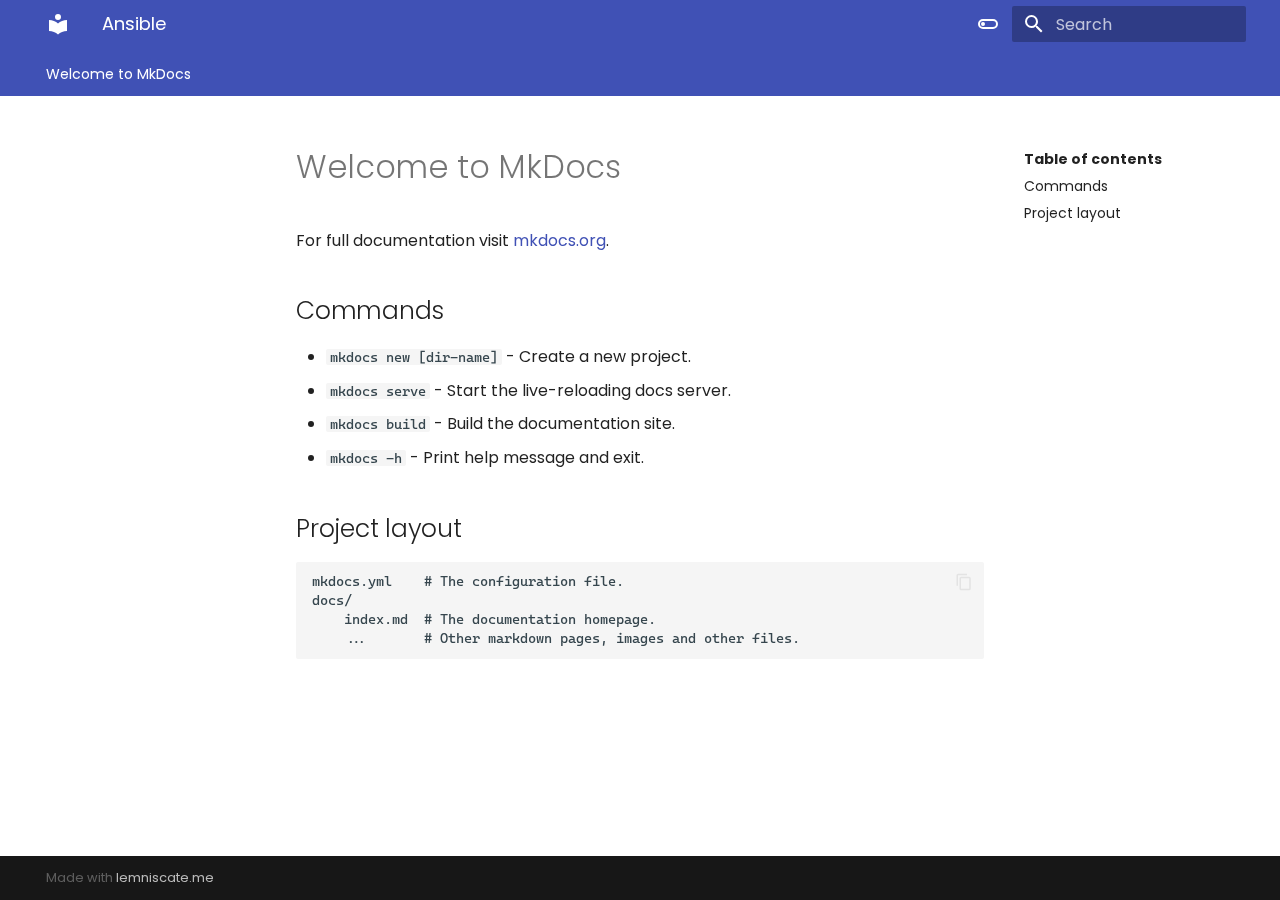
==== commit 5bc79ad3: "Updated Configuration of YAML" ====
--- a/site/index.html
+++ b/site/index.html
@@ -30,8 +30,8 @@
       
         
         <link rel="preconnect" href="https://fonts.gstatic.com" crossorigin>
-        <link rel="stylesheet" href="https://fonts.googleapis.com/css?family=Roboto:300,400,400i,700%7CRoboto+Mono&display=fallback">
-        <style>:root{--md-text-font-family:"Roboto";--md-code-font-family:"Roboto Mono"}</style>
+        <link rel="stylesheet" href="https://fonts.googleapis.com/css?family=Poppins:300,400,400i,700%7CCascadia+Code&display=fallback">
+        <style>:root{--md-text-font-family:"Poppins";--md-code-font-family:"Cascadia Code"}</style>
       
     
     
@@ -47,13 +47,17 @@
   
     
     
-    
-    
-    
-    <body dir="ltr" data-md-color-scheme="" data-md-color-primary="none" data-md-color-accent="none">
+      
+    
+    
+    
+    
+    <body dir="ltr" data-md-color-scheme="default" data-md-color-primary="" data-md-color-accent="">
   
     
     <script>function __prefix(e){return new URL(".",location).pathname+"."+e}function __get(e,t=localStorage){return JSON.parse(t.getItem(__prefix(e)))}</script>
+    
+      <script>var palette=__get("__palette");if(null!==palette&&"object"==typeof palette.color)for(var key in palette.color)document.body.setAttribute("data-md-color-"+key,palette.color[key])</script>
     
     <input class="md-toggle" data-md-toggle="drawer" type="checkbox" id="__drawer" autocomplete="off">
     <input class="md-toggle" data-md-toggle="search" type="checkbox" id="__search" autocomplete="off">
@@ -98,6 +102,28 @@
       </div>
     </div>
     
+      <form class="md-header__option" data-md-component="palette">
+        
+          
+          
+          <input class="md-option" data-md-color-media="" data-md-color-scheme="default" data-md-color-primary="" data-md-color-accent=""  aria-label="Switch to dark mode"  type="radio" name="__palette" id="__palette_1">
+          
+            <label class="md-header__button md-icon" title="Switch to dark mode" for="__palette_2" hidden>
+              <svg xmlns="http://www.w3.org/2000/svg" viewBox="0 0 24 24"><path d="M7 10a2 2 0 0 1 2 2 2 2 0 0 1-2 2 2 2 0 0 1-2-2 2 2 0 0 1 2-2m10-3a5 5 0 0 1 5 5 5 5 0 0 1-5 5H7a5 5 0 0 1-5-5 5 5 0 0 1 5-5h10M7 9a3 3 0 0 0-3 3 3 3 0 0 0 3 3h10a3 3 0 0 0 3-3 3 3 0 0 0-3-3H7z"/></svg>
+            </label>
+          
+        
+          
+          
+          <input class="md-option" data-md-color-media="" data-md-color-scheme="slate" data-md-color-primary="" data-md-color-accent=""  aria-label="Switch to light mode"  type="radio" name="__palette" id="__palette_2">
+          
+            <label class="md-header__button md-icon" title="Switch to light mode" for="__palette_1" hidden>
+              <svg xmlns="http://www.w3.org/2000/svg" viewBox="0 0 24 24"><path d="M17 7H7a5 5 0 0 0-5 5 5 5 0 0 0 5 5h10a5 5 0 0 0 5-5 5 5 0 0 0-5-5m0 8a3 3 0 0 1-3-3 3 3 0 0 1 3-3 3 3 0 0 1 3 3 3 3 0 0 1-3 3z"/></svg>
+            </label>
+          
+        
+      </form>
+    
     
     
       <label class="md-header__button md-icon" for="__search">
@@ -142,6 +168,29 @@
       
       
         
+          
+<nav class="md-tabs" aria-label="Tabs" data-md-component="tabs">
+  <div class="md-tabs__inner md-grid">
+    <ul class="md-tabs__list">
+      
+        
+  
+  
+    
+  
+
+
+  <li class="md-tabs__item">
+    <a href="." class="md-tabs__link md-tabs__link--active">
+      Welcome to MkDocs
+    </a>
+  </li>
+
+      
+    </ul>
+  </div>
+</nav>
+        
       
       <main class="md-main" data-md-component="main">
         <div class="md-main__inner md-grid">
@@ -153,8 +202,10 @@
                   <div class="md-sidebar__inner">
                     
 
-
-<nav class="md-nav md-nav--primary" aria-label="Navigation" data-md-level="0">
+  
+
+
+<nav class="md-nav md-nav--primary md-nav--lifted" aria-label="Navigation" data-md-level="0">
   <label class="md-nav__title" for="__drawer">
     <a href="." title="Ansible" class="md-nav__button md-logo" aria-label="Ansible" data-md-component="logo">
       
@@ -331,7 +382,7 @@
     <div class="md-dialog" data-md-component="dialog">
       <div class="md-dialog__inner md-typeset"></div>
     </div>
-    <script id="__config" type="application/json">{"base": ".", "features": [], "translations": {"clipboard.copy": "Copy to clipboard", "clipboard.copied": "Copied to clipboard", "search.config.lang": "en", "search.config.pipeline": "trimmer, stopWordFilter", "search.config.separator": "[\\s\\-]+", "search.placeholder": "Search", "search.result.placeholder": "Type to start searching", "search.result.none": "No matching documents", "search.result.one": "1 matching document", "search.result.other": "# matching documents", "search.result.more.one": "1 more on this page", "search.result.more.other": "# more on this page", "search.result.term.missing": "Missing", "select.version.title": "Select version"}, "search": "assets/javascripts/workers/search.709b4209.min.js", "version": null}</script>
+    <script id="__config" type="application/json">{"base": ".", "features": ["navigation.tabs"], "translations": {"clipboard.copy": "Copy to clipboard", "clipboard.copied": "Copied to clipboard", "search.config.lang": "en", "search.config.pipeline": "trimmer, stopWordFilter", "search.config.separator": "[\\s\\-]+", "search.placeholder": "Search", "search.result.placeholder": "Type to start searching", "search.result.none": "No matching documents", "search.result.one": "1 matching document", "search.result.other": "# matching documents", "search.result.more.one": "1 more on this page", "search.result.more.other": "# more on this page", "search.result.term.missing": "Missing", "select.version.title": "Select version"}, "search": "assets/javascripts/workers/search.709b4209.min.js", "version": null}</script>
     
     
       <script src="assets/javascripts/bundle.febc23d1.min.js"></script>
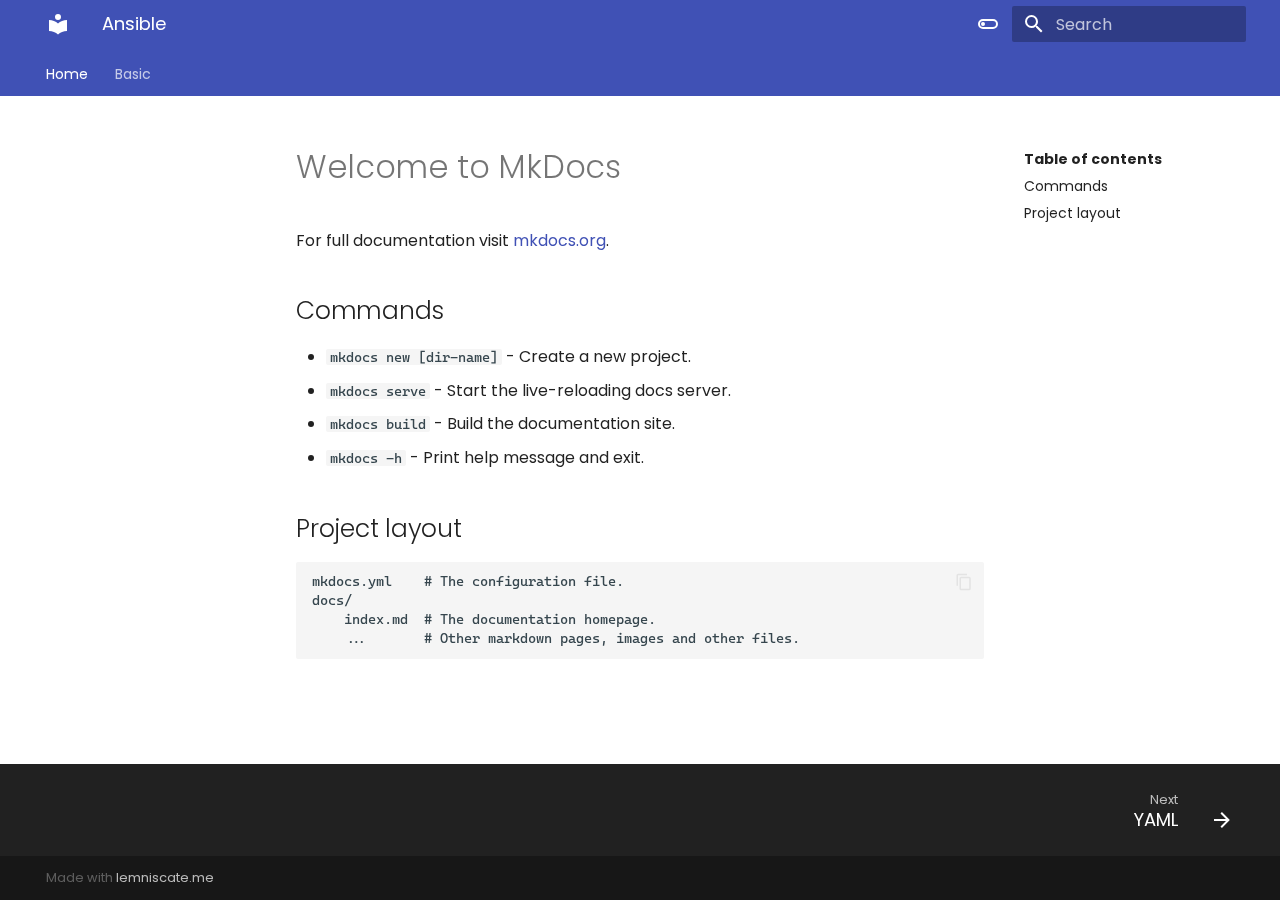
==== commit b6493fc0: "Updated YAML Introduction File" ====
--- a/site/index.html
+++ b/site/index.html
@@ -95,7 +95,7 @@
         <div class="md-header__topic" data-md-component="header-topic">
           <span class="md-ellipsis">
             
-              Welcome to MkDocs
+              Home
             
           </span>
         </div>
@@ -182,9 +182,25 @@
 
   <li class="md-tabs__item">
     <a href="." class="md-tabs__link md-tabs__link--active">
-      Welcome to MkDocs
+      Home
     </a>
   </li>
+
+      
+        
+  
+  
+
+
+  
+  
+  
+    <li class="md-tabs__item">
+      <a href="Basic/yaml/" class="md-tabs__link">
+        Basic
+      </a>
+    </li>
+  
 
       
     </ul>
@@ -236,12 +252,12 @@
       
       
         <label class="md-nav__link md-nav__link--active" for="__toc">
-          Welcome to MkDocs
+          Home
           <span class="md-nav__icon md-icon"></span>
         </label>
       
       <a href="." class="md-nav__link md-nav__link--active">
-        Welcome to MkDocs
+        Home
       </a>
       
         
@@ -276,6 +292,48 @@
   
 </nav>
       
+    </li>
+  
+
+    
+      
+      
+      
+
+  
+  
+  
+    
+    <li class="md-nav__item md-nav__item--nested">
+      
+      
+        <input class="md-nav__toggle md-toggle" data-md-toggle="__nav_2" type="checkbox" id="__nav_2" >
+      
+      <label class="md-nav__link" for="__nav_2">
+        Basic
+        <span class="md-nav__icon md-icon"></span>
+      </label>
+      <nav class="md-nav" aria-label="Basic" data-md-level="1">
+        <label class="md-nav__title" for="__nav_2">
+          <span class="md-nav__icon md-icon"></span>
+          Basic
+        </label>
+        <ul class="md-nav__list" data-md-scrollfix>
+          
+            
+  
+  
+  
+    <li class="md-nav__item">
+      <a href="Basic/yaml/" class="md-nav__link">
+        YAML
+      </a>
+    </li>
+  
+
+          
+        </ul>
+      </nav>
     </li>
   
 
@@ -363,6 +421,26 @@
         
 <footer class="md-footer">
   
+    <nav class="md-footer__inner md-grid" aria-label="Footer">
+      
+      
+        
+        <a href="Basic/yaml/" class="md-footer__link md-footer__link--next" aria-label="Next: YAML" rel="next">
+          <div class="md-footer__title">
+            <div class="md-ellipsis">
+              <span class="md-footer__direction">
+                Next
+              </span>
+              YAML
+            </div>
+          </div>
+          <div class="md-footer__button md-icon">
+            <svg xmlns="http://www.w3.org/2000/svg" viewBox="0 0 24 24"><path d="M4 11v2h12l-5.5 5.5 1.42 1.42L19.84 12l-7.92-7.92L10.5 5.5 16 11H4z"/></svg>
+          </div>
+        </a>
+      
+    </nav>
+  
   <div class="md-footer-meta md-typeset">
     <div class="md-footer-meta__inner md-grid">
       <div class="md-footer-copyright">
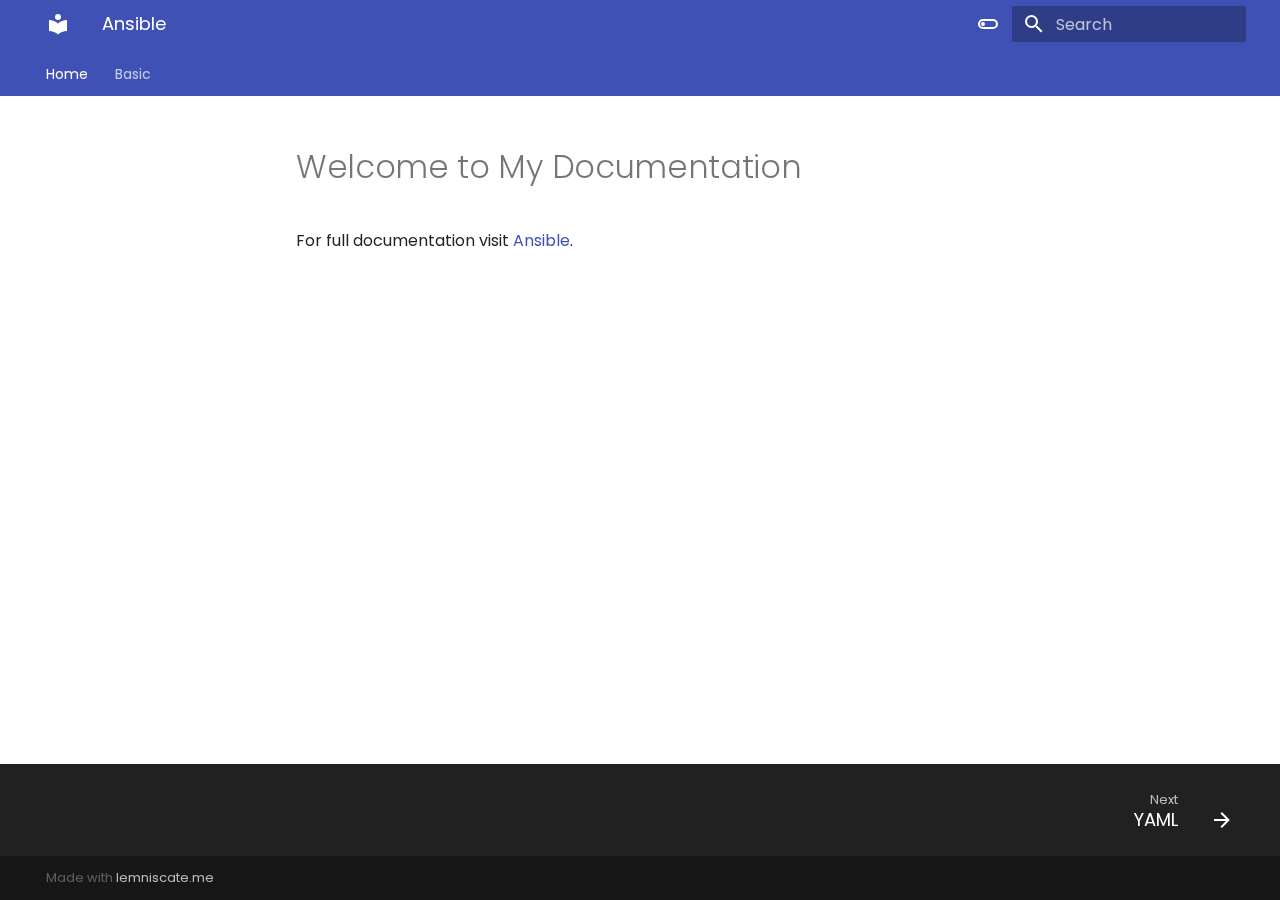
==== commit 0749b1fe: "Updated YAML Introduction File" ====
--- a/site/index.html
+++ b/site/index.html
@@ -65,7 +65,7 @@
     <div data-md-component="skip">
       
         
-        <a href="#welcome-to-mkdocs" class="md-skip">
+        <a href="#welcome-to-my-documentation" class="md-skip">
           Skip to content
         </a>
       
@@ -251,46 +251,9 @@
         
       
       
-        <label class="md-nav__link md-nav__link--active" for="__toc">
-          Home
-          <span class="md-nav__icon md-icon"></span>
-        </label>
-      
       <a href="." class="md-nav__link md-nav__link--active">
         Home
       </a>
-      
-        
-<nav class="md-nav md-nav--secondary" aria-label="Table of contents">
-  
-  
-  
-    
-  
-  
-    <label class="md-nav__title" for="__toc">
-      <span class="md-nav__icon md-icon"></span>
-      Table of contents
-    </label>
-    <ul class="md-nav__list" data-md-component="toc" data-md-scrollfix>
-      
-        <li class="md-nav__item">
-  <a href="#commands" class="md-nav__link">
-    Commands
-  </a>
-  
-</li>
-      
-        <li class="md-nav__item">
-  <a href="#project-layout" class="md-nav__link">
-    Project layout
-  </a>
-  
-</li>
-      
-    </ul>
-  
-</nav>
       
     </li>
   
@@ -357,28 +320,6 @@
     
   
   
-    <label class="md-nav__title" for="__toc">
-      <span class="md-nav__icon md-icon"></span>
-      Table of contents
-    </label>
-    <ul class="md-nav__list" data-md-component="toc" data-md-scrollfix>
-      
-        <li class="md-nav__item">
-  <a href="#commands" class="md-nav__link">
-    Commands
-  </a>
-  
-</li>
-      
-        <li class="md-nav__item">
-  <a href="#project-layout" class="md-nav__link">
-    Project layout
-  </a>
-  
-</li>
-      
-    </ul>
-  
 </nav>
                   </div>
                 </div>
@@ -390,21 +331,8 @@
               
                 
                 
-                <h1 id="welcome-to-mkdocs">Welcome to MkDocs</h1>
-<p>For full documentation visit <a href="https://www.mkdocs.org">mkdocs.org</a>.</p>
-<h2 id="commands">Commands</h2>
-<ul>
-<li><code>mkdocs new [dir-name]</code> - Create a new project.</li>
-<li><code>mkdocs serve</code> - Start the live-reloading docs server.</li>
-<li><code>mkdocs build</code> - Build the documentation site.</li>
-<li><code>mkdocs -h</code> - Print help message and exit.</li>
-</ul>
-<h2 id="project-layout">Project layout</h2>
-<pre><code>mkdocs.yml    # The configuration file.
-docs/
-    index.md  # The documentation homepage.
-    ...       # Other markdown pages, images and other files.
-</code></pre>
+                <h1 id="welcome-to-my-documentation">Welcome to My Documentation</h1>
+<p>For full documentation visit <a href="https://bsahane.github.io/ansible/">Ansible</a>.</p>
                 
               
               
